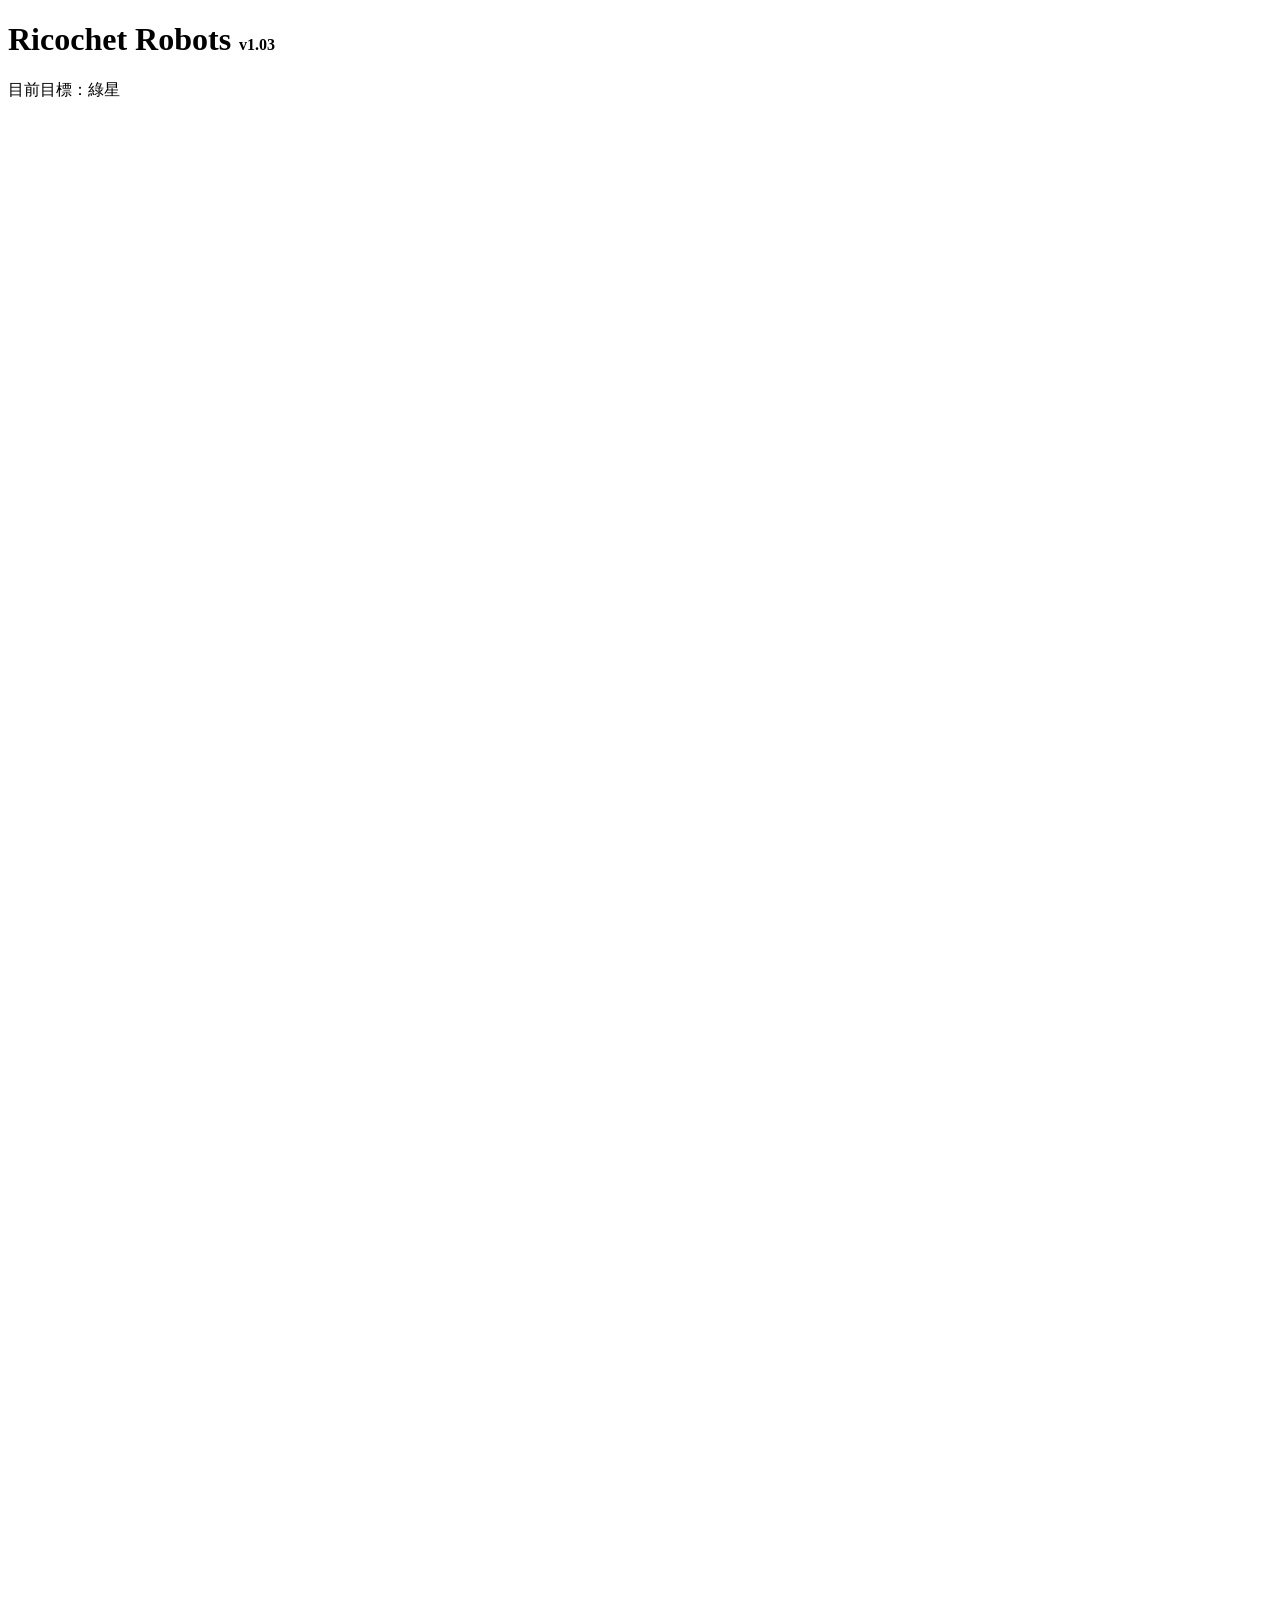
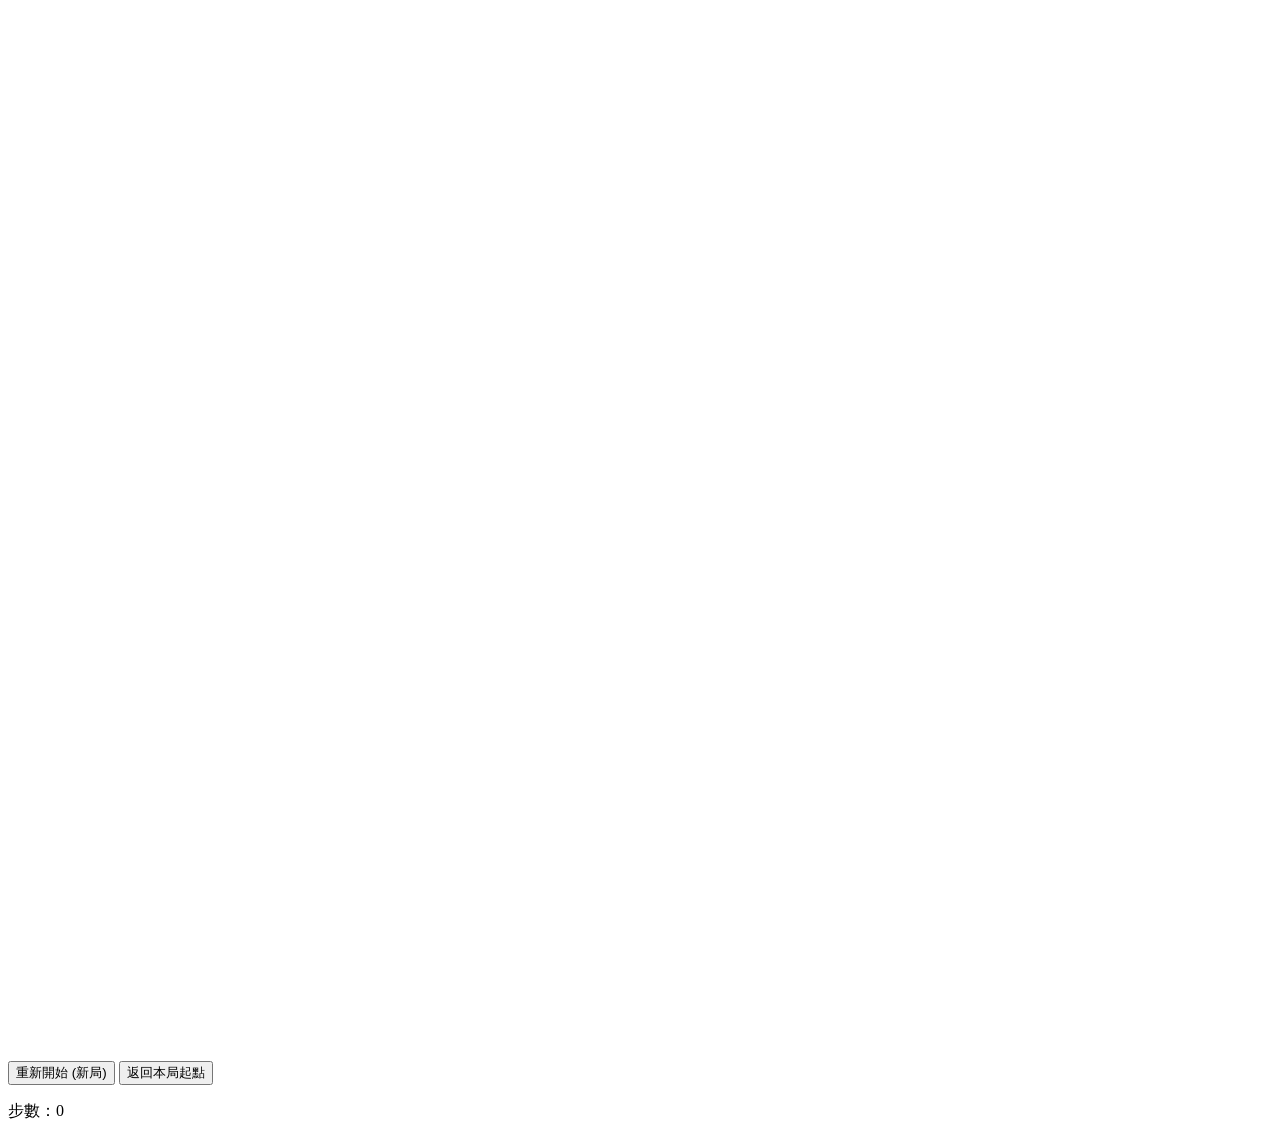
==== index.html @ 7a37e336 "Add files via upload" ====
<!DOCTYPE html>
<html lang="zh-Hant">
<head>
    <meta charset="UTF-8">
    <title>碰撞機器人 v1.03</title>
    <link rel="stylesheet" href="css/style.css">
</head>
<body>
    <div id="game-container">
        <header>
            <h1>Ricochet Robots <span style="font-size: 0.5em;">v1.03</span></h1>
            <div id="target-display">目前目標：<span id="current-target-name">--</span></div>
        </header>

        <div id="board-wrapper">
            <div id="game-board"></div> </div>

        <footer>
            <div class="controls">
                <button id="reset-btn">重新開始 (新局)</button>
                <button id="back-to-start-btn">返回本局起點</button>
            </div>
            <p id="move-counter">步數：0</p>
        </footer>
    </div>

    <script src="js/data/boards.js"></script>
    <script src="js/data/targets.js"></script>
    <script src="utils/map-generator.js"></script>
    <script src="js/engine.js"></script>
    <script src="js/renderer.js"></script>
    <script src="js/main.js"></script>
</body>
</html>
---- css/style.css ----
/* Ricochet Robots v1.02 | 2026-04-04 */
.cell {
    width: 35px;
    height: 35px;
    box-sizing: border-box;
    position: relative;
    /* 移除所有預設邊框，讓地圖看起來沒有十字格子感 */
    border: 1px solid rgba(255, 255, 255, 0.05); 
}

/* 強化牆壁視覺，確保地圖邊界清晰 */
.wall-top { border-top: 3px solid #ffffff !important; }
.wall-right { border-right: 3px solid #ffffff !important; }
.wall-bottom { border-bottom: 3px solid #ffffff !important; }
.wall-left { border-left: 3px solid #ffffff !important; }

.center-block {
    background-color: #000; /* 純黑禁區 */
    border: none !important;
}
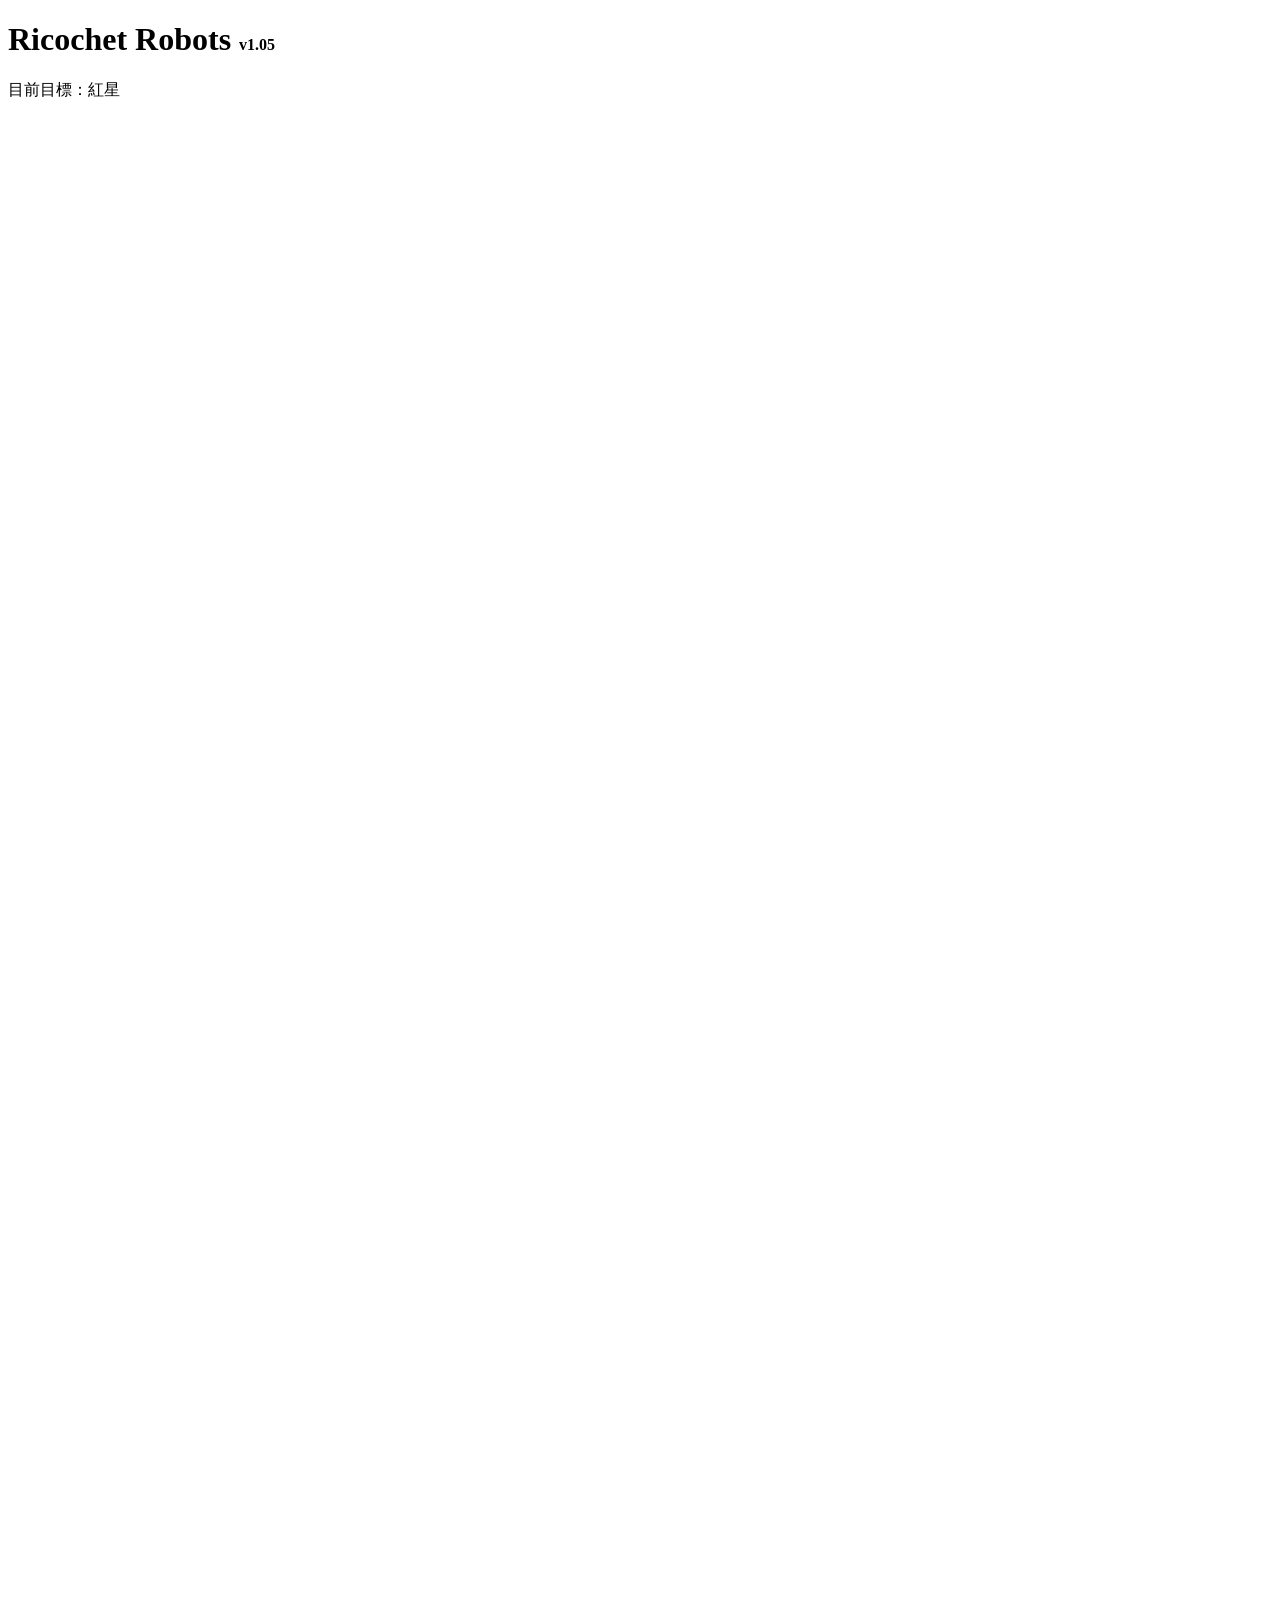
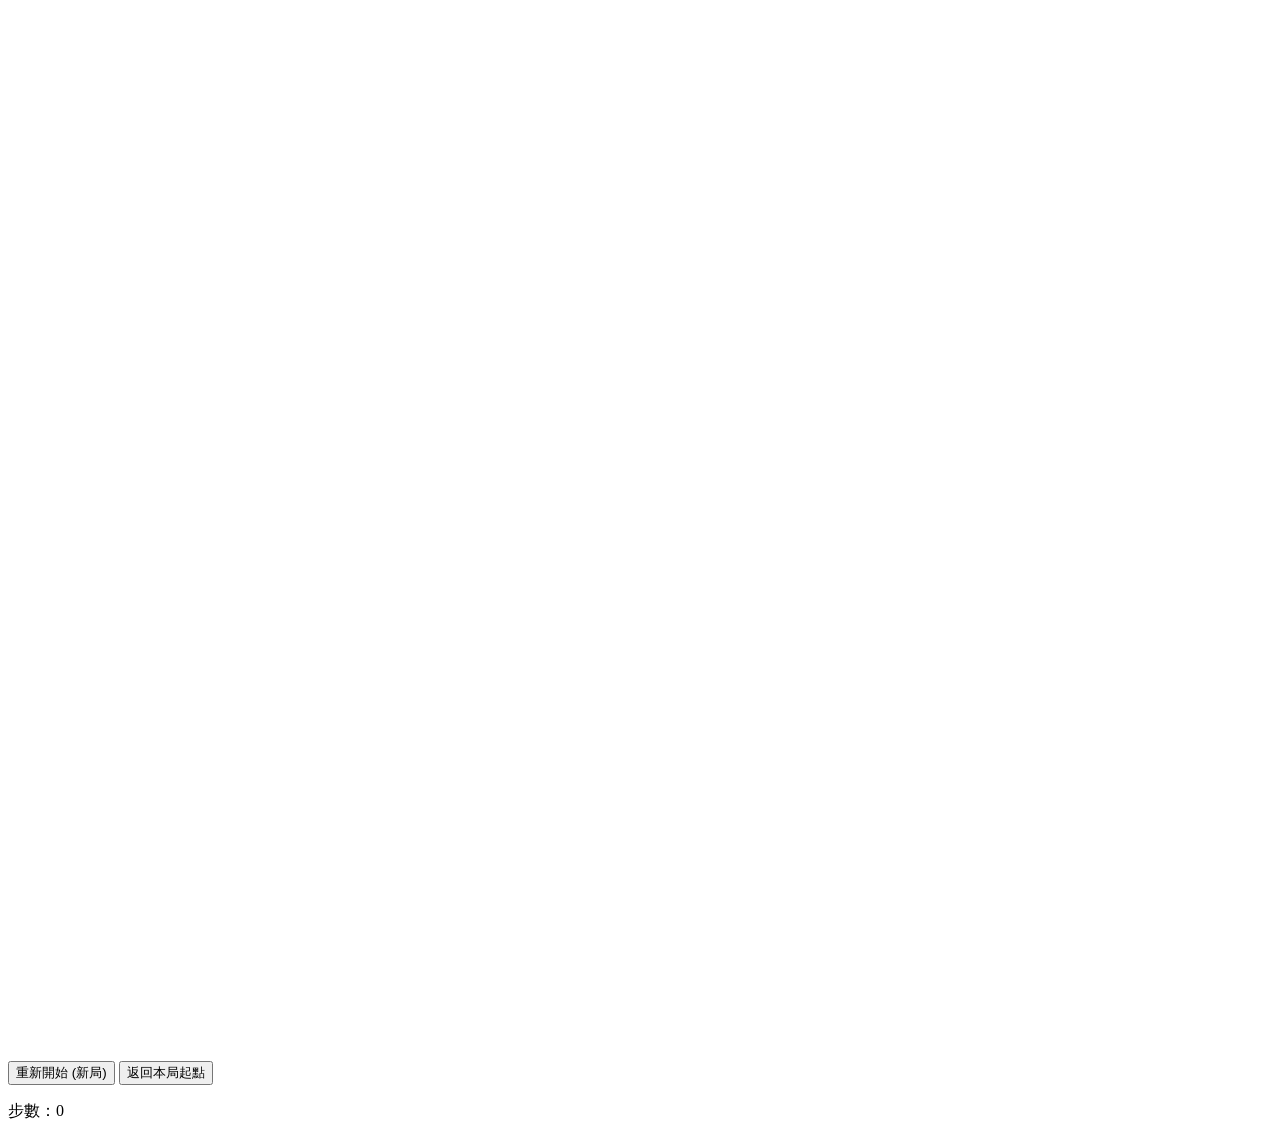
==== commit 5043ae1c: "Update index.html" ====
--- a/index.html
+++ b/index.html
@@ -2,18 +2,19 @@
 <html lang="zh-Hant">
 <head>
     <meta charset="UTF-8">
-    <title>碰撞機器人 v1.03</title>
+    <title>碰撞機器人 v1.05</title>
     <link rel="stylesheet" href="css/style.css">
 </head>
 <body>
     <div id="game-container">
         <header>
-            <h1>Ricochet Robots <span style="font-size: 0.5em;">v1.03</span></h1>
+            <h1>Ricochet Robots <span style="font-size: 0.5em;">v1.05</span></h1>
             <div id="target-display">目前目標：<span id="current-target-name">--</span></div>
         </header>
 
         <div id="board-wrapper">
-            <div id="game-board"></div> </div>
+            <div id="game-board"></div>
+        </div>
 
         <footer>
             <div class="controls">
@@ -31,4 +32,4 @@
     <script src="js/renderer.js"></script>
     <script src="js/main.js"></script>
 </body>
-</html>+</html>
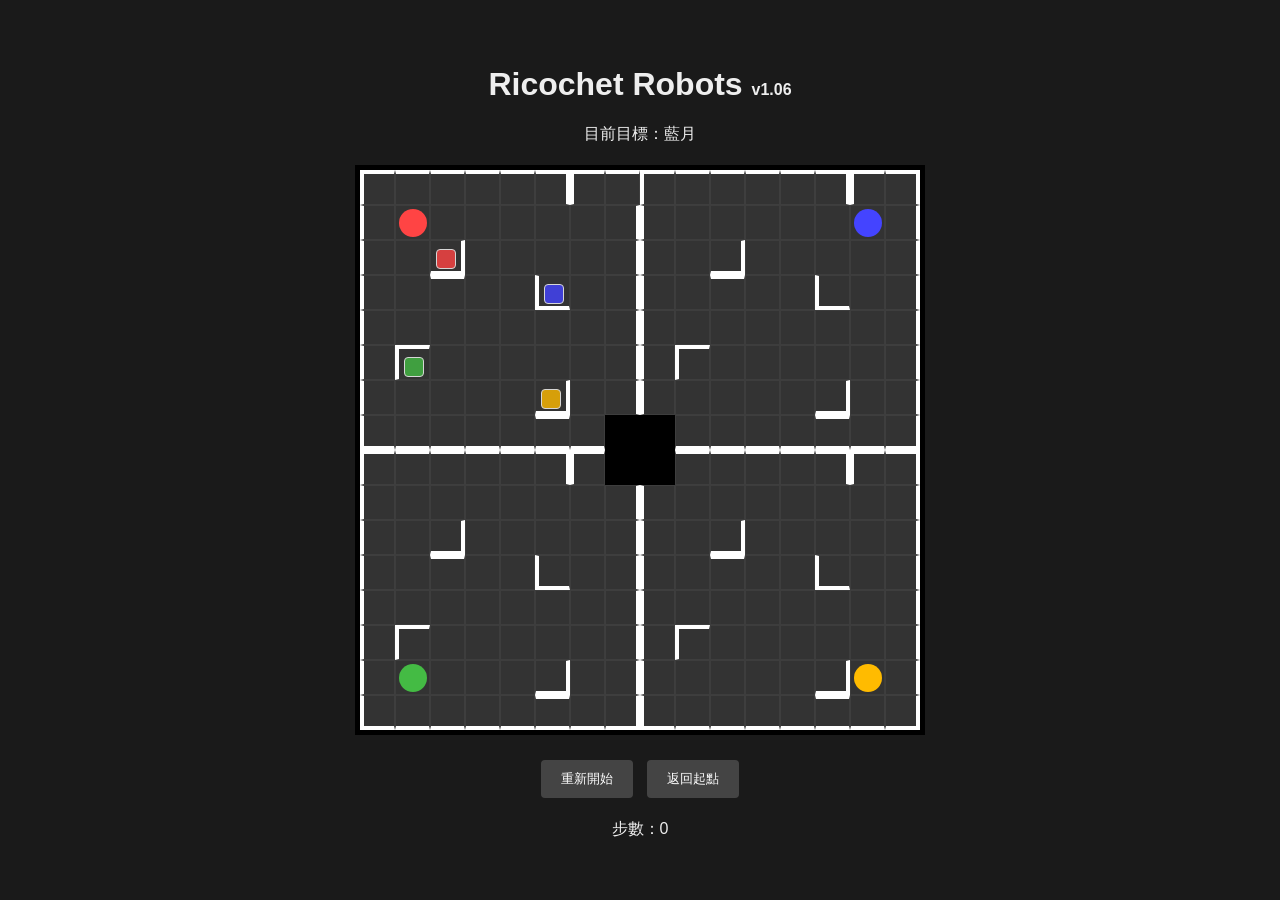
==== commit b45482b4: "Update index.html" ====
--- a/index.html
+++ b/index.html
@@ -2,14 +2,14 @@
 <html lang="zh-Hant">
 <head>
     <meta charset="UTF-8">
-    <title>碰撞機器人 v1.05</title>
+    <title>碰撞機器人 v1.06</title>
     <link rel="stylesheet" href="css/style.css">
 </head>
 <body>
     <div id="game-container">
         <header>
-            <h1>Ricochet Robots <span style="font-size: 0.5em;">v1.05</span></h1>
-            <div id="target-display">目前目標：<span id="current-target-name">--</span></div>
+            <h1>Ricochet Robots <span style="font-size: 0.5em;">v1.06</span></h1>
+            <div id="target-display">目前目標：<span id="current-target-name">載入中...</span></div>
         </header>
 
         <div id="board-wrapper">
@@ -18,18 +18,22 @@
 
         <footer>
             <div class="controls">
-                <button id="reset-btn">重新開始 (新局)</button>
-                <button id="back-to-start-btn">返回本局起點</button>
+                <button id="reset-btn">重新開始</button>
+                <button id="back-to-start-btn">返回起點</button>
             </div>
             <p id="move-counter">步數：0</p>
         </footer>
     </div>
 
-    <script src="js/data/boards.js"></script>
-    <script src="js/data/targets.js"></script>
-    <script src="utils/map-generator.js"></script>
-    <script src="js/engine.js"></script>
-    <script src="js/renderer.js"></script>
-    <script src="js/main.js"></script>
+    <script>
+        function logLoad(name) { console.log(`[OK] ${name} 已載入`); }
+    </script>
+
+    <script src="js/data/boards.js" onload="logLoad('boards.js')"></script>
+    <script src="js/data/targets.js" onload="logLoad('targets.js')"></script>
+    <script src="utils/map-generator.js" onload="logLoad('map-generator.js')"></script>
+    <script src="js/engine.js" onload="logLoad('engine.js')"></script>
+    <script src="js/renderer.js" onload="logLoad('renderer.js')"></script>
+    <script src="js/main.js" onload="logLoad('main.js')"></script>
 </body>
 </html>
--- a/css/style.css
+++ b/css/style.css
@@ -1,20 +1,75 @@
-/* Ricochet Robots v1.02 | 2026-04-04 */
+/* Ricochet Robots v1.05 | 2026-04-04 */
+body {
+    background-color: #1a1a1a;
+    color: #eee;
+    font-family: sans-serif;
+    display: flex;
+    justify-content: center;
+    align-items: center;
+    height: 100vh;
+    margin: 0;
+}
+
+#game-container { text-align: center; }
+
+#game-board {
+    display: grid;
+    grid-template-columns: repeat(16, 35px);
+    grid-template-rows: repeat(16, 35px);
+    background-color: #333;
+    border: 5px solid #000;
+    margin: 20px auto;
+}
+
 .cell {
     width: 35px;
     height: 35px;
     box-sizing: border-box;
     position: relative;
-    /* 移除所有預設邊框，讓地圖看起來沒有十字格子感 */
-    border: 1px solid rgba(255, 255, 255, 0.05); 
+    border: 1px solid rgba(255, 255, 255, 0.05);
 }
 
-/* 強化牆壁視覺，確保地圖邊界清晰 */
-.wall-top { border-top: 3px solid #ffffff !important; }
-.wall-right { border-right: 3px solid #ffffff !important; }
-.wall-bottom { border-bottom: 3px solid #ffffff !important; }
-.wall-left { border-left: 3px solid #ffffff !important; }
+/* 牆壁樣式 */
+.wall-top { border-top: 4px solid #fff !important; }
+.wall-right { border-right: 4px solid #fff !important; }
+.wall-bottom { border-bottom: 4px solid #fff !important; }
+.wall-left { border-left: 4px solid #fff !important; }
 
+/* 中央禁區 */
 .center-block {
-    background-color: #000; /* 純黑禁區 */
+    background-color: #000;
     border: none !important;
-}+}
+
+/* 機器人 */
+.robot {
+    width: 28px;
+    height: 28px;
+    border-radius: 50%;
+    position: absolute;
+    top: 3px;
+    left: 3px;
+    z-index: 10;
+    transition: all 0.1s ease;
+}
+
+/* 目標物 */
+.target-icon {
+    width: 18px;
+    height: 18px;
+    margin: 8px auto;
+    border-radius: 4px;
+    opacity: 0.8;
+    border: 1px solid white;
+}
+
+button {
+    padding: 10px 20px;
+    margin: 5px;
+    cursor: pointer;
+    background: #444;
+    color: white;
+    border: none;
+    border-radius: 4px;
+}
+button:hover { background: #666; }
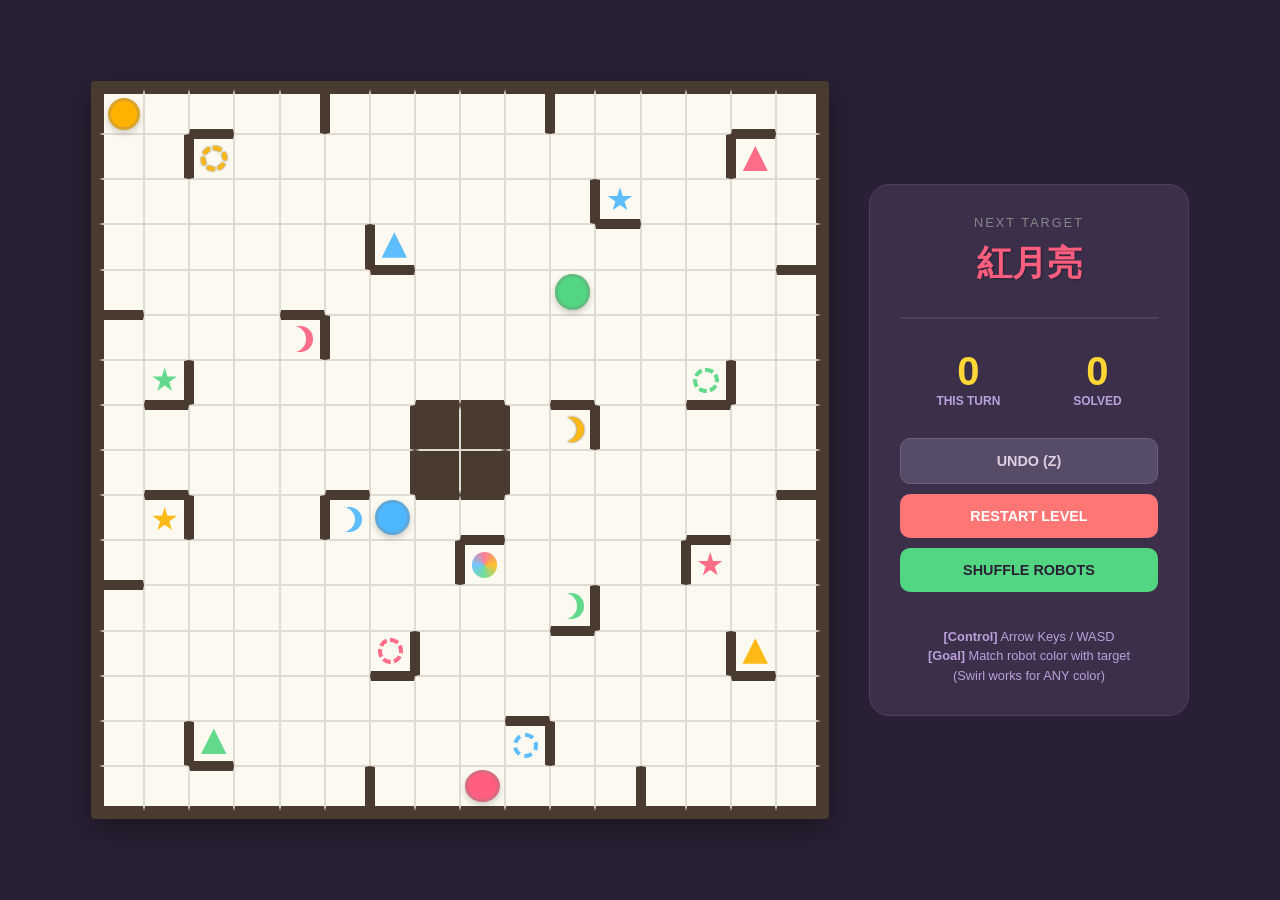
==== commit bde84b98: "Update index.html" ====
--- a/index.html
+++ b/index.html
@@ -2,38 +2,359 @@
 <html lang="zh-Hant">
 <head>
     <meta charset="UTF-8">
-    <title>碰撞機器人 v1.06</title>
-    <link rel="stylesheet" href="css/style.css">
+    <meta name="viewport" content="width=device-width, initial-scale=1.0">
+    <title>Ricochet Robots v2.5 - Candy Interaction</title>
+    <style>
+        :root {
+            /* 地圖配色鎖定 */
+            --bg-candy: #2a2035; 
+            --panel-candy: #3b2f4a; 
+            --grid-candy: #fcfaf0; /* 奶油白底盤 */
+            --grid-line: #e0dbd1; 
+            --wall-candy: #4a3b30; /* 巧克力深棕牆壁 */
+            
+            /* 糖果色鎖定 */
+            --rb-red: #ff5e7e;    
+            --rb-blue: #4db8ff;   
+            --rb-green: #52d681;  
+            --rb-yellow: #ffb300; 
+            
+            --accent-gold: #ffd633;
+            --board-size: 82vh;
+
+            /* 機器人邊框：30% 灰色 */
+            --rb-border: rgba(128, 128, 128, 0.3);
+        }
+
+        * { box-sizing: border-box; font-family: 'Segoe UI', 'Microsoft JhengHei', sans-serif; }
+
+        body {
+            background-color: var(--bg-candy); color: #fdfaf5;
+            margin: 0; height: 100vh; display: flex; justify-content: center; align-items: center; overflow: hidden;
+        }
+
+        .main-container {
+            display: flex; gap: 40px; padding: 20px; width: 100%; height: 100vh; align-items: center; justify-content: center;
+        }
+
+        /* 棋盤 */
+        .board-section { flex: 0 0 var(--board-size); }
+        #game-board {
+            width: var(--board-size); height: var(--board-size);
+            display: grid; grid-template-columns: repeat(16, 1fr); grid-template-rows: repeat(16, 1fr);
+            background-color: var(--grid-candy); 
+            border: 8px solid var(--wall-candy);
+            border-radius: 4px;
+            position: relative;
+            box-shadow: 0 10px 30px rgba(0,0,0,0.4);
+        }
+
+        /* 儀表板 */
+        .dashboard-section {
+            flex: 0 0 320px; display: flex; flex-direction: column; gap: 20px;
+            background: var(--panel-candy); padding: 30px; border-radius: 20px; border: 1px solid #4e3e5f;
+        }
+
+        .target-panel { text-align: center; padding-bottom: 20px; border-bottom: 2px solid #4e3e5f; }
+        .target-title { font-size: 0.8rem; color: #888; letter-spacing: 2px; }
+        #target-name { font-size: 2.2rem; font-weight: 900; margin: 10px 0; text-shadow: 1px 1px 2px rgba(0,0,0,0.3); }
+
+        .stats-panel { display: flex; justify-content: space-around; padding: 10px 0; }
+        .stat-item { text-align: center; }
+        .stat-value { font-size: 2.5rem; font-weight: bold; color: var(--accent-gold); }
+        .stat-label { font-size: 0.75rem; color: #bca0dc; font-weight: bold; }
+
+        .controls { display: grid; grid-template-columns: 1fr; gap: 10px; }
+        button {
+            padding: 14px; font-size: 0.9rem; font-weight: bold; border: none; border-radius: 10px;
+            cursor: pointer; transition: 0.2s; text-transform: uppercase;
+        }
+        .btn-undo { background: #564c67; color: #e1cfe1; border: 1px solid #6c5f81; }
+        .btn-restart { background: #ff7675; color: white; }
+        .btn-next { background: #52d681; color: #2a2035; }
+
+        button:hover { filter: brightness(1.1); transform: translateY(-2px); }
+
+        /* 格子與牆 */
+        .cell { position: relative; border: 0.5px solid var(--grid-line); }
+        .wall-top { border-top: 5px solid var(--wall-candy); }
+        .wall-left { border-left: 5px solid var(--wall-candy); }
+        .wall-bottom { border-bottom: 5px solid var(--wall-candy); }
+        .wall-right { border-right: 5px solid var(--wall-candy); }
+        .center-block { background-color: var(--wall-candy) !important; }
+
+        /* 機器人 - 更新：30% 灰色邊框與選取放大 */
+        .robot { 
+            width: 82%; height: 82%; border-radius: 50%; position: absolute;
+            top: 9%; left: 9%; z-index: 10; cursor: pointer;
+            border: 3px solid var(--rb-border); /* 30% 灰色邊框 */
+            box-shadow: 0 3px 6px rgba(0,0,0,0.2);
+            transition: all 0.15s cubic-bezier(0.18, 0.89, 0.32, 1.28);
+        }
+        
+        /* 選取狀態：變大 1.2 倍、強化發光 */
+        .robot.selected { 
+            transform: scale(1.2); 
+            z-index: 20; 
+            box-shadow: 0 0 15px rgba(255,255,255,0.6), 0 5px 15px rgba(0,0,0,0.3);
+            border-color: rgba(255,255,255,0.8); /* 選取時邊框變亮一點以示區別 */
+        }
+
+        /* 目標圖案 */
+        .target-icon { width: 65%; height: 65%; position: absolute; top: 17.5%; left: 17.5%; opacity: 0.9; pointer-events: none; }
+        .icon-sun { border-radius: 50%; border: 4px dashed currentColor; }
+        .icon-star { clip-path: polygon(50% 0%, 61% 35%, 98% 35%, 68% 57%, 79% 91%, 50% 70%, 21% 91%, 32% 57%, 2% 35%, 39% 35%); background: currentColor; }
+        .icon-moon { border-radius: 50%; box-shadow: inset -7px 0 0 currentColor; }
+        .icon-triangle { clip-path: polygon(50% 0%, 0% 100%, 100% 100%); background: currentColor; }
+        .target-yellow { filter: drop-shadow(0 0 1px #634500); }
+
+        .swirl { border-radius: 50%; background: conic-gradient(var(--rb-red), var(--rb-yellow), var(--rb-green), var(--rb-blue), var(--rb-red)); animation: spin 5s linear infinite; opacity: 0.8;}
+        @keyframes spin { from { transform: rotate(0deg); } to { transform: rotate(360deg); } }
+
+        @keyframes bounce { 0%, 100% { transform: scale(1); } 50% { transform: scale(1.2); } }
+        .success-anim { animation: bounce 0.5s ease 2; }
+    </style>
 </head>
 <body>
-    <div id="game-container">
-        <header>
-            <h1>Ricochet Robots <span style="font-size: 0.5em;">v1.06</span></h1>
-            <div id="target-display">目前目標：<span id="current-target-name">載入中...</span></div>
-        </header>
-
-        <div id="board-wrapper">
+
+    <div class="main-container">
+        <div class="board-section">
             <div id="game-board"></div>
         </div>
 
-        <footer>
+        <div class="dashboard-section">
+            <div class="target-panel">
+                <div class="target-title">NEXT TARGET</div>
+                <div id="target-name">--</div>
+            </div>
+
+            <div class="stats-panel">
+                <div class="stat-item">
+                    <div id="count-num" class="stat-value">0</div>
+                    <div class="stat-label">THIS TURN</div>
+                </div>
+                <div class="stat-item">
+                    <div id="total-targets" class="stat-value">0</div>
+                    <div class="stat-label">SOLVED</div>
+                </div>
+            </div>
+
             <div class="controls">
-                <button id="reset-btn">重新開始</button>
-                <button id="back-to-start-btn">返回起點</button>
+                <button class="btn-undo" onclick="undo()">Undo (Z)</button>
+                <button class="btn-restart" onclick="restartLevel()">Restart Level</button>
+                <button class="btn-next" onclick="skipLevel()">Shuffle Robots</button>
             </div>
-            <p id="move-counter">步數：0</p>
-        </footer>
+
+            <div style="margin-top: 15px; color: #bca0dc; font-size: 0.8rem; line-height: 1.5; text-align: center;">
+                <b>[Control]</b> Arrow Keys / WASD<br>
+                <b>[Goal]</b> Match robot color with target<br>
+                (Swirl works for ANY color)
+            </div>
+        </div>
     </div>
 
     <script>
-        function logLoad(name) { console.log(`[OK] ${name} 已載入`); }
+        const COLORS = {
+            red: '#ff5e7e',
+            blue: '#4db8ff',
+            green: '#52d681',
+            yellow: '#ffb300' 
+        };
+
+        const MAP_DATA = [
+            [9, 1, 5, 1, 3, 9, 1, 1, 1, 3, 9, 1, 1, 1, 5, 3],
+            [8, 2, 9, 0, 0, 0, 0, 0, 0, 0, 0, 0, 0, 2, 9, 2],
+            [8, 0, 0, 0, 0, 0, 0, 0, 0, 0, 2, 12, 0, 0, 0, 2],
+            [8, 0, 0, 0, 0, 2, 12, 0, 0, 0, 0, 1, 0, 0, 0, 6],
+            [12, 0, 0, 0, 4, 0, 1, 0, 0, 0, 0, 0, 0, 0, 0, 3],
+            [9, 0, 0, 0, 3, 8, 0, 0, 0, 0, 0, 0, 0, 0, 0, 2],
+            [8, 6, 8, 0, 0, 0, 0, 4, 4, 0, 4, 0, 0, 6, 8, 2],
+            [8, 1, 0, 0, 0, 0, 2, 9, 3, 8, 3, 8, 0, 1, 0, 2],
+            [8, 4, 0, 0, 0, 4, 2, 12, 6, 8, 0, 0, 0, 0, 0, 6],
+            [8, 3, 8, 0, 2, 9, 0, 1, 5, 0, 0, 0, 0, 4, 0, 3],
+            [12, 0, 0, 0, 0, 0, 0, 2, 9, 0, 0, 0, 2, 9, 0, 2],
+            [9, 0, 0, 0, 0, 0, 0, 0, 0, 0, 6, 8, 0, 0, 0, 2],
+            [8, 0, 0, 0, 0, 0, 6, 8, 0, 0, 1, 0, 0, 2, 12, 2],
+            [8, 0, 0, 0, 0, 0, 1, 0, 0, 4, 0, 0, 0, 0, 1, 2],
+            [8, 2, 12, 0, 0, 0, 0, 0, 0, 3, 8, 0, 0, 0, 0, 2],
+            [12, 4, 5, 4, 4, 6, 12, 4, 4, 4, 4, 6, 12, 4, 4, 6]
+        ];
+
+        const TARGET_DATA = [
+            { name: '黃太陽', color: COLORS.yellow, robot: 'yellow', type: 'icon-sun', r: 1, c: 2 },
+            { name: '黃星星', color: COLORS.yellow, robot: 'yellow', type: 'icon-star', r: 9, c: 1 },
+            { name: '黃月亮', color: COLORS.yellow, robot: 'yellow', type: 'icon-moon', r: 7, c: 10 },
+            { name: '黃三角', color: COLORS.yellow, robot: 'yellow', type: 'icon-triangle', r: 12, c: 14 },
+            { name: '紅太陽', color: COLORS.red, robot: 'red', type: 'icon-sun', r: 12, c: 6 },
+            { name: '紅星星', color: COLORS.red, robot: 'red', type: 'icon-star', r: 10, c: 13 },
+            { name: '紅月亮', color: COLORS.red, robot: 'red', type: 'icon-moon', r: 5, c: 4 },
+            { name: '紅三角', color: COLORS.red, robot: 'red', type: 'icon-triangle', r: 1, c: 14 },
+            { name: '藍太陽', color: COLORS.blue, robot: 'blue', type: 'icon-sun', r: 14, c: 9 },
+            { name: '藍星星', color: COLORS.blue, robot: 'blue', type: 'icon-star', r: 2, c: 11 },
+            { name: '藍月亮', color: COLORS.blue, robot: 'blue', type: 'icon-moon', r: 9, c: 5 },
+            { name: '藍三角', color: COLORS.blue, robot: 'blue', type: 'icon-triangle', r: 3, c: 6 },
+            { name: '綠太陽', color: COLORS.green, robot: 'green', type: 'icon-sun', r: 6, c: 13 },
+            { name: '綠星星', color: COLORS.green, robot: 'green', type: 'icon-star', r: 6, c: 1 },
+            { name: '綠月亮', color: COLORS.green, robot: 'green', type: 'icon-moon', r: 11, c: 10 },
+            { name: '綠三角', color: COLORS.green, robot: 'green', type: 'icon-triangle', r: 14, c: 2 },
+            { name: '糖果漩渦', color: 'swirl', robot: 'any', type: 'swirl', r: 10, c: 8 }
+        ];
+
+        let robots = [
+            { id: 'red', r: 0, c: 0, color: COLORS.red },
+            { id: 'blue', r: 0, c: 15, color: COLORS.blue },
+            { id: 'green', r: 15, c: 0, color: COLORS.green },
+            { id: 'yellow', r: 15, c: 15, color: COLORS.yellow }
+        ];
+
+        let currentTarget, selectedRobot = null, moveCount = 0, solvedCount = 0;
+        let history = [], turnInitialPos = [];
+
+        function init() {
+            const board = document.getElementById('game-board');
+            for(let r=0; r<16; r++) {
+                for(let c=0; c<16; c++) {
+                    const cell = document.createElement('div');
+                    cell.className = 'cell'; cell.id = `cell-${r}-${c}`;
+                    const v = MAP_DATA[r][c];
+                    if(v & 1) cell.classList.add('wall-top');
+                    if(v & 2) cell.classList.add('wall-right');
+                    if(v & 4) cell.classList.add('wall-bottom');
+                    if(v & 8) cell.classList.add('wall-left');
+                    if((r===7||r===8)&&(c===7||c===8)) cell.classList.add('center-block');
+                    const t = TARGET_DATA.find(x => x.r === r && x.c === c);
+                    if(t) {
+                        const icon = document.createElement('div');
+                        icon.className = `target-icon ${t.type} ${t.color === COLORS.yellow ? 'target-yellow' : ''}`;
+                        if(t.color !== 'swirl') icon.style.color = t.color;
+                        cell.appendChild(icon);
+                    }
+                    board.appendChild(cell);
+                }
+            }
+            randomizeRobots();
+            pickTarget();
+        }
+
+        function randomizeRobots() {
+            const forbidden = TARGET_DATA.map(t => `${t.r}-${t.c}`);
+            for(let i=7; i<=8; i++) for(let j=7; j<=8; j++) forbidden.push(`${i}-${j}`);
+            robots.forEach(rb => {
+                let r, c;
+                do {
+                    r = Math.floor(Math.random()*16); c = Math.floor(Math.random()*16);
+                } while (forbidden.includes(`${r}-${c}`) || robots.some(o => o !== rb && o.r === r && o.c === c));
+                rb.r = r; rb.c = c;
+            });
+            turnInitialPos = JSON.parse(JSON.stringify(robots));
+            renderRobots();
+        }
+
+        function renderRobots() {
+            document.querySelectorAll('.robot').forEach(el => el.remove());
+            robots.forEach(rb => {
+                const cell = document.getElementById(`cell-${rb.r}-${rb.c}`);
+                const div = document.createElement('div');
+                div.className = 'robot' + (selectedRobot === rb ? ' selected' : '');
+                div.style.backgroundColor = rb.color;
+                div.onclick = (e) => { e.stopPropagation(); selectedRobot = rb; renderRobots(); };
+                cell.appendChild(div);
+            });
+        }
+
+        function pickTarget() {
+            let next;
+            do { next = TARGET_DATA[Math.floor(Math.random()*TARGET_DATA.length)]; } while (next === currentTarget);
+            currentTarget = next;
+            const nameEl = document.getElementById('target-name');
+            nameEl.innerText = currentTarget.name;
+            nameEl.style.color = currentTarget.color === 'swirl' ? '#fff' : currentTarget.color;
+            nameEl.classList.remove('success-anim');
+        }
+
+        function move(dir) {
+            if(!selectedRobot) return;
+            const from = {r: selectedRobot.r, c: selectedRobot.c};
+            let r = from.r, c = from.c;
+            const offset = { 'top': [-1,0,1,4], 'right': [0,1,2,8], 'bottom': [1,0,4,1], 'left': [0,-1,8,2] }[dir];
+            
+            while(true) {
+                if(MAP_DATA[r][c] & offset[2]) break;
+                let nr = r + offset[0], nc = c + offset[1];
+                if(nr < 0 || nr > 15 || nc < 0 || nc > 15 || (nr>=7 && nr<=8 && nc>=7 && nc<=8) || robots.some(o => o.r === nr && o.c === nc)) break;
+                r = nr; c = nc;
+                if(MAP_DATA[r][c] & offset[3]) break;
+            }
+
+            if(r !== from.r || c !== from.c) {
+                history.push({id: selectedRobot.id, from: {...from}});
+                selectedRobot.r = r; selectedRobot.c = c;
+                moveCount++;
+                updateUI();
+                checkWin();
+            }
+        }
+
+        function checkWin() {
+            if(selectedRobot.r === currentTarget.r && selectedRobot.c === currentTarget.c) {
+                if(currentTarget.robot === 'any' || selectedRobot.id === currentTarget.robot) {
+                    solvedCount++;
+                    document.getElementById('total-targets').innerText = solvedCount;
+                    document.getElementById('target-name').classList.add('success-anim');
+                    
+                    const activeRb = selectedRobot;
+                    selectedRobot = null;
+                    
+                    setTimeout(() => {
+                        moveCount = 0;
+                        document.getElementById('count-num').innerText = "0";
+                        history = [];
+                        turnInitialPos = JSON.parse(JSON.stringify(robots));
+                        selectedRobot = activeRb;
+                        pickTarget();
+                        renderRobots();
+                    }, 800);
+                }
+            }
+        }
+
+        function undo() {
+            if(history.length === 0) return;
+            const last = history.pop();
+            const rb = robots.find(x => x.id === last.id);
+            rb.r = last.from.r; rb.c = last.from.c;
+            moveCount--;
+            updateUI();
+        }
+
+        function restartLevel() {
+            robots = JSON.parse(JSON.stringify(turnInitialPos));
+            moveCount = 0;
+            history = [];
+            selectedRobot = null;
+            updateUI();
+        }
+
+        function skipLevel() {
+            randomizeRobots();
+            moveCount = 0;
+            history = [];
+            selectedRobot = null;
+            updateUI();
+            pickTarget();
+        }
+
+        function updateUI() {
+            document.getElementById('count-num').innerText = moveCount;
+            renderRobots();
+        }
+
+        window.onload = init;
+        window.onkeydown = (e) => {
+            const k = {'ArrowUp':'top','ArrowDown':'bottom','ArrowLeft':'left','ArrowRight':'right','w':'top','s':'bottom','a':'left','d':'right'}[e.key.toLowerCase()];
+            if(k) { e.preventDefault(); move(k); }
+            if(e.key.toLowerCase() === 'z') undo();
+        };
     </script>
-
-    <script src="js/data/boards.js" onload="logLoad('boards.js')"></script>
-    <script src="js/data/targets.js" onload="logLoad('targets.js')"></script>
-    <script src="utils/map-generator.js" onload="logLoad('map-generator.js')"></script>
-    <script src="js/engine.js" onload="logLoad('engine.js')"></script>
-    <script src="js/renderer.js" onload="logLoad('renderer.js')"></script>
-    <script src="js/main.js" onload="logLoad('main.js')"></script>
 </body>
 </html>
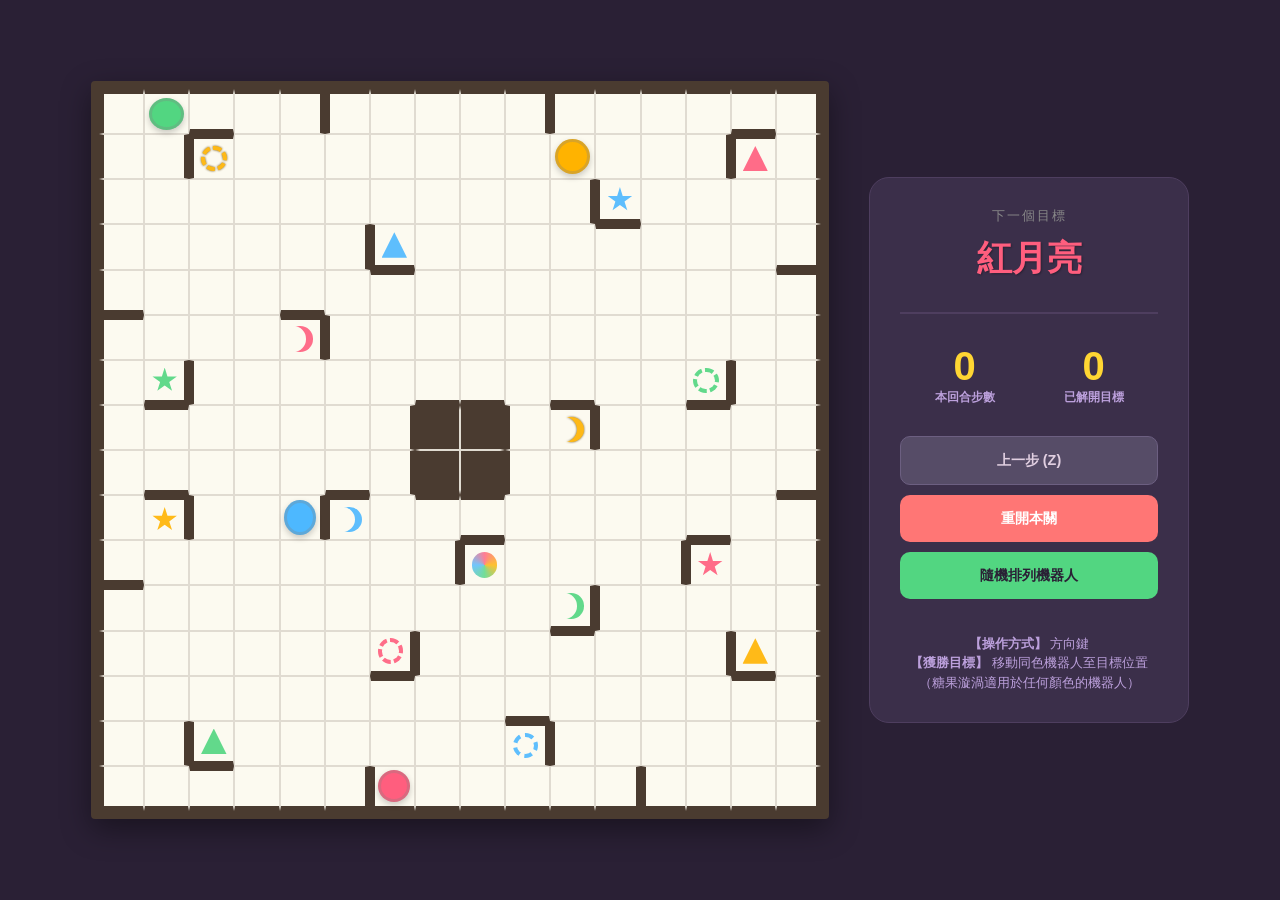
==== commit 956c573f: "Update index.html" ====
--- a/index.html
+++ b/index.html
@@ -3,7 +3,7 @@
 <head>
     <meta charset="UTF-8">
     <meta name="viewport" content="width=device-width, initial-scale=1.0">
-    <title>Ricochet Robots v2.5 - Candy Interaction</title>
+    <title>反射軌跡v2.6</title>
     <style>
         :root {
             /* 地圖配色鎖定 */
@@ -124,31 +124,31 @@
 
         <div class="dashboard-section">
             <div class="target-panel">
-                <div class="target-title">NEXT TARGET</div>
+                <div class="target-title">下一個目標</div>
                 <div id="target-name">--</div>
             </div>
 
             <div class="stats-panel">
                 <div class="stat-item">
                     <div id="count-num" class="stat-value">0</div>
-                    <div class="stat-label">THIS TURN</div>
+                    <div class="stat-label">本回合步數</div>
                 </div>
                 <div class="stat-item">
                     <div id="total-targets" class="stat-value">0</div>
-                    <div class="stat-label">SOLVED</div>
+                    <div class="stat-label">已解開目標</div>
                 </div>
             </div>
 
             <div class="controls">
-                <button class="btn-undo" onclick="undo()">Undo (Z)</button>
-                <button class="btn-restart" onclick="restartLevel()">Restart Level</button>
-                <button class="btn-next" onclick="skipLevel()">Shuffle Robots</button>
+                <button class="btn-undo" onclick="undo()">上一步 (Z)</button>
+                <button class="btn-restart" onclick="restartLevel()">重開本關</button>
+                <button class="btn-next" onclick="skipLevel()">隨機排列機器人</button>
             </div>
 
             <div style="margin-top: 15px; color: #bca0dc; font-size: 0.8rem; line-height: 1.5; text-align: center;">
-                <b>[Control]</b> Arrow Keys / WASD<br>
-                <b>[Goal]</b> Match robot color with target<br>
-                (Swirl works for ANY color)
+                <b>【操作方式】</b> 方向鍵<br>
+                <b>【獲勝目標】</b> 移動同色機器人至目標位置<br>
+                （糖果漩渦適用於任何顏色的機器人）
             </div>
         </div>
     </div>
@@ -264,7 +264,12 @@
 
         function pickTarget() {
             let next;
-            do { next = TARGET_DATA[Math.floor(Math.random()*TARGET_DATA.length)]; } while (next === currentTarget);
+            do {
+                next = TARGET_DATA[Math.floor(Math.random()*TARGET_DATA.length)];
+            } while (
+                next === currentTarget ||
+                robots.some(rb => rb.r === next.r && rb.c === next.c && (next.robot === 'any' || rb.id === next.robot))
+            );
             currentTarget = next;
             const nameEl = document.getElementById('target-name');
             nameEl.innerText = currentTarget.name;
@@ -351,7 +356,7 @@
 
         window.onload = init;
         window.onkeydown = (e) => {
-            const k = {'ArrowUp':'top','ArrowDown':'bottom','ArrowLeft':'left','ArrowRight':'right','w':'top','s':'bottom','a':'left','d':'right'}[e.key.toLowerCase()];
+            const k = {'arrowup':'top','arrowdown':'bottom','arrowleft':'left','arrowright':'right'}[e.key.toLowerCase()];
             if(k) { e.preventDefault(); move(k); }
             if(e.key.toLowerCase() === 'z') undo();
         };
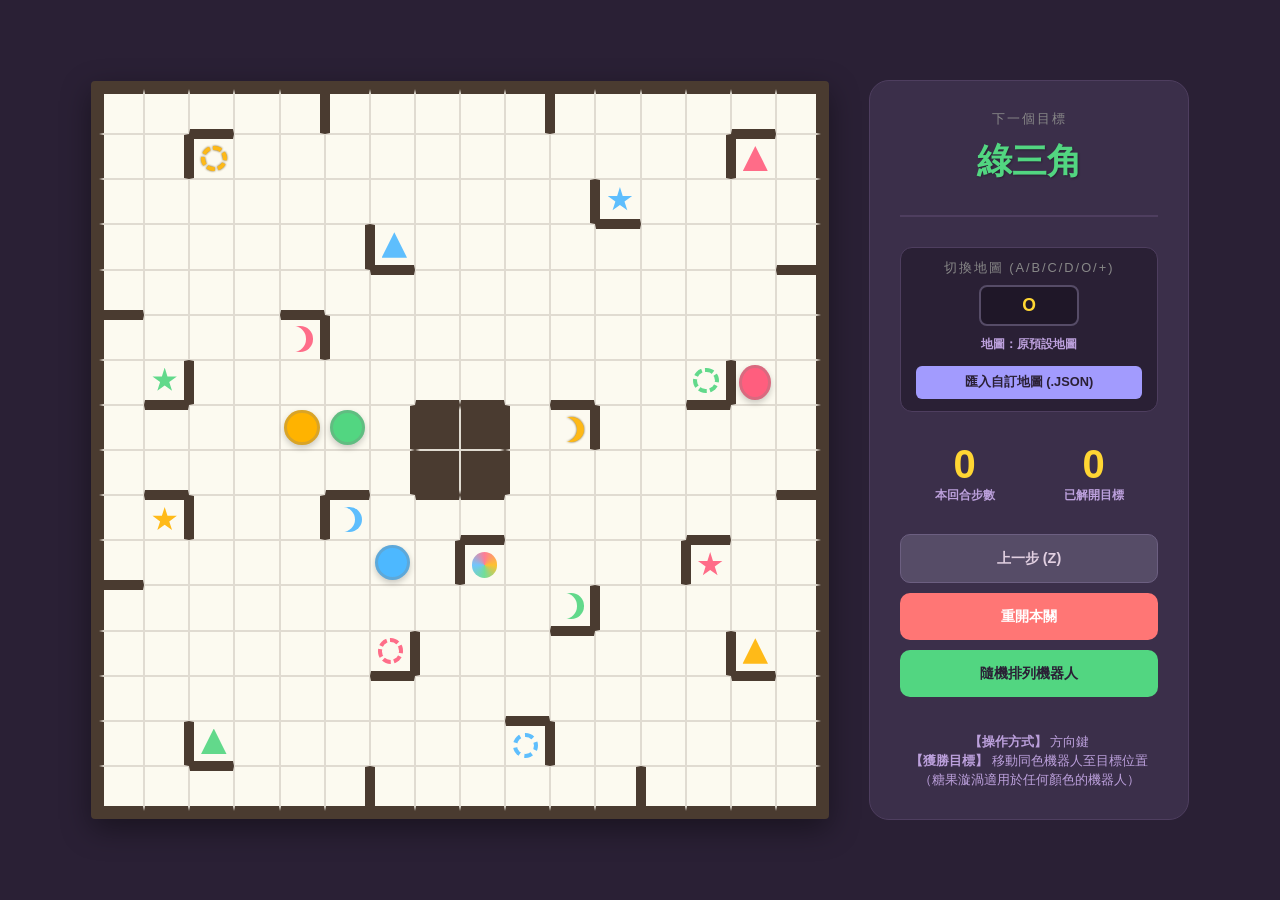
==== commit 4a85f80d: "Add files via upload" ====
--- a/index.html
+++ b/index.html
@@ -3,7 +3,7 @@
 <head>
     <meta charset="UTF-8">
     <meta name="viewport" content="width=device-width, initial-scale=1.0">
-    <title>反射軌跡v2.6</title>
+    <title>反射軌跡v2.7</title>
     <style>
         :root {
             /* 地圖配色鎖定 */
@@ -113,6 +113,62 @@
 
         @keyframes bounce { 0%, 100% { transform: scale(1); } 50% { transform: scale(1.2); } }
         .success-anim { animation: bounce 0.5s ease 2; }
+
+        /* 地圖切換面版 */
+        .map-selector-panel {
+            background: #2a2035;
+            border-radius: 12px;
+            padding: 12px 15px;
+            border: 1px solid #4e3e5f;
+            display: flex;
+            flex-direction: column;
+            gap: 8px;
+            align-items: center;
+            margin-top: 10px;
+        }
+        .map-input {
+            width: 100px;
+            padding: 8px 12px;
+            font-size: 1.1rem;
+            font-weight: bold;
+            text-align: center;
+            border: 2px solid #564c67;
+            border-radius: 8px;
+            background: #1f1728;
+            color: var(--accent-gold);
+            outline: none;
+            transition: all 0.2s;
+            text-transform: uppercase;
+        }
+        .map-input:focus {
+            border-color: var(--accent-gold);
+            box-shadow: 0 0 8px rgba(255, 214, 51, 0.4);
+        }
+        #map-name-display {
+            font-size: 0.75rem;
+            color: #bca0dc;
+            font-weight: bold;
+            margin-top: 2px;
+        }
+
+        /* 斜角有色牆壁 */
+        .diagonal-wall {
+            position: absolute;
+            top: 0;
+            left: 0;
+            width: 100%;
+            height: 100%;
+            pointer-events: none;
+            z-index: 2;
+        }
+        .diagonal-wall.slash {
+            background: linear-gradient(to top right, transparent calc(50% - 4px), var(--diag-color) calc(50% - 2px), var(--diag-color) calc(50% + 2px), transparent calc(50% + 4px));
+            filter: drop-shadow(0 0 2px var(--diag-color));
+        }
+        .diagonal-wall.backslash {
+            background: linear-gradient(to bottom right, transparent calc(50% - 4px), var(--diag-color) calc(50% - 2px), var(--diag-color) calc(50% + 2px), transparent calc(50% + 4px));
+            filter: drop-shadow(0 0 2px var(--diag-color));
+        }
     </style>
 </head>
 <body>
@@ -126,6 +182,14 @@
             <div class="target-panel">
                 <div class="target-title">下一個目標</div>
                 <div id="target-name">--</div>
+            </div>
+
+            <div class="map-selector-panel">
+                <div class="target-title">切換地圖 (A/B/C/D/O/+)</div>
+                <input type="text" id="map-input" maxlength="1" class="map-input" placeholder="O" value="O">
+                <div id="map-name-display">地圖：原預設地圖</div>
+                <button onclick="document.getElementById('game-file-input').click()" style="margin-top: 5px; width: 100%; padding: 8px; font-size: 0.8rem; background: #a29bfe; color: #2a2035; border: none; border-radius: 6px; cursor: pointer; font-weight: bold;">匯入自訂地圖 (.json)</button>
+                <input type="file" id="game-file-input" accept=".json,.txt" style="display: none;" onchange="importCustomMapGame(this)">
             </div>
 
             <div class="stats-panel">
@@ -161,44 +225,251 @@
             yellow: '#ffb300' 
         };
 
-        const MAP_DATA = [
-            [9, 1, 5, 1, 3, 9, 1, 1, 1, 3, 9, 1, 1, 1, 5, 3],
-            [8, 2, 9, 0, 0, 0, 0, 0, 0, 0, 0, 0, 0, 2, 9, 2],
-            [8, 0, 0, 0, 0, 0, 0, 0, 0, 0, 2, 12, 0, 0, 0, 2],
-            [8, 0, 0, 0, 0, 2, 12, 0, 0, 0, 0, 1, 0, 0, 0, 6],
-            [12, 0, 0, 0, 4, 0, 1, 0, 0, 0, 0, 0, 0, 0, 0, 3],
-            [9, 0, 0, 0, 3, 8, 0, 0, 0, 0, 0, 0, 0, 0, 0, 2],
-            [8, 6, 8, 0, 0, 0, 0, 4, 4, 0, 4, 0, 0, 6, 8, 2],
-            [8, 1, 0, 0, 0, 0, 2, 9, 3, 8, 3, 8, 0, 1, 0, 2],
-            [8, 4, 0, 0, 0, 4, 2, 12, 6, 8, 0, 0, 0, 0, 0, 6],
-            [8, 3, 8, 0, 2, 9, 0, 1, 5, 0, 0, 0, 0, 4, 0, 3],
-            [12, 0, 0, 0, 0, 0, 0, 2, 9, 0, 0, 0, 2, 9, 0, 2],
-            [9, 0, 0, 0, 0, 0, 0, 0, 0, 0, 6, 8, 0, 0, 0, 2],
-            [8, 0, 0, 0, 0, 0, 6, 8, 0, 0, 1, 0, 0, 2, 12, 2],
-            [8, 0, 0, 0, 0, 0, 1, 0, 0, 4, 0, 0, 0, 0, 1, 2],
-            [8, 2, 12, 0, 0, 0, 0, 0, 0, 3, 8, 0, 0, 0, 0, 2],
-            [12, 4, 5, 4, 4, 6, 12, 4, 4, 4, 4, 6, 12, 4, 4, 6]
-        ];
-
-        const TARGET_DATA = [
-            { name: '黃太陽', color: COLORS.yellow, robot: 'yellow', type: 'icon-sun', r: 1, c: 2 },
-            { name: '黃星星', color: COLORS.yellow, robot: 'yellow', type: 'icon-star', r: 9, c: 1 },
-            { name: '黃月亮', color: COLORS.yellow, robot: 'yellow', type: 'icon-moon', r: 7, c: 10 },
-            { name: '黃三角', color: COLORS.yellow, robot: 'yellow', type: 'icon-triangle', r: 12, c: 14 },
-            { name: '紅太陽', color: COLORS.red, robot: 'red', type: 'icon-sun', r: 12, c: 6 },
-            { name: '紅星星', color: COLORS.red, robot: 'red', type: 'icon-star', r: 10, c: 13 },
-            { name: '紅月亮', color: COLORS.red, robot: 'red', type: 'icon-moon', r: 5, c: 4 },
-            { name: '紅三角', color: COLORS.red, robot: 'red', type: 'icon-triangle', r: 1, c: 14 },
-            { name: '藍太陽', color: COLORS.blue, robot: 'blue', type: 'icon-sun', r: 14, c: 9 },
-            { name: '藍星星', color: COLORS.blue, robot: 'blue', type: 'icon-star', r: 2, c: 11 },
-            { name: '藍月亮', color: COLORS.blue, robot: 'blue', type: 'icon-moon', r: 9, c: 5 },
-            { name: '藍三角', color: COLORS.blue, robot: 'blue', type: 'icon-triangle', r: 3, c: 6 },
-            { name: '綠太陽', color: COLORS.green, robot: 'green', type: 'icon-sun', r: 6, c: 13 },
-            { name: '綠星星', color: COLORS.green, robot: 'green', type: 'icon-star', r: 6, c: 1 },
-            { name: '綠月亮', color: COLORS.green, robot: 'green', type: 'icon-moon', r: 11, c: 10 },
-            { name: '綠三角', color: COLORS.green, robot: 'green', type: 'icon-triangle', r: 14, c: 2 },
-            { name: '糖果漩渦', color: 'swirl', robot: 'any', type: 'swirl', r: 10, c: 8 }
-        ];
+        const MAP_SETS = {
+            O: {
+                name: '原預設地圖',
+                map: [
+                    [9, 1, 5, 1, 3, 9, 1, 1, 1, 3, 9, 1, 1, 1, 5, 3],
+                    [8, 2, 9, 0, 0, 0, 0, 0, 0, 0, 0, 0, 0, 2, 9, 2],
+                    [8, 0, 0, 0, 0, 0, 0, 0, 0, 0, 2, 12, 0, 0, 0, 2],
+                    [8, 0, 0, 0, 0, 2, 12, 0, 0, 0, 0, 1, 0, 0, 0, 6],
+                    [12, 0, 0, 0, 4, 0, 1, 0, 0, 0, 0, 0, 0, 0, 0, 3],
+                    [9, 0, 0, 0, 3, 8, 0, 0, 0, 0, 0, 0, 0, 0, 0, 2],
+                    [8, 6, 8, 0, 0, 0, 0, 4, 4, 0, 4, 0, 0, 6, 8, 2],
+                    [8, 1, 0, 0, 0, 0, 2, 9, 3, 8, 3, 8, 0, 1, 0, 2],
+                    [8, 4, 0, 0, 0, 4, 2, 12, 6, 8, 0, 0, 0, 0, 0, 6],
+                    [8, 3, 8, 0, 2, 9, 0, 1, 5, 0, 0, 0, 0, 4, 0, 3],
+                    [12, 0, 0, 0, 0, 0, 0, 2, 9, 0, 0, 0, 2, 9, 0, 2],
+                    [9, 0, 0, 0, 0, 0, 0, 0, 0, 0, 6, 8, 0, 0, 0, 2],
+                    [8, 0, 0, 0, 0, 0, 6, 8, 0, 0, 1, 0, 0, 2, 12, 2],
+                    [8, 0, 0, 0, 0, 0, 1, 0, 0, 4, 0, 0, 0, 0, 1, 2],
+                    [8, 2, 12, 0, 0, 0, 0, 0, 0, 3, 8, 0, 0, 0, 0, 2],
+                    [12, 4, 5, 4, 4, 6, 12, 4, 4, 4, 4, 6, 12, 4, 4, 6]
+                ],
+                targets: [
+                    { name: '黃太陽', color: '#ffb300', robot: 'yellow', type: 'icon-sun', r: 1, c: 2 },
+                    { name: '黃星星', color: '#ffb300', robot: 'yellow', type: 'icon-star', r: 9, c: 1 },
+                    { name: '黃月亮', color: '#ffb300', robot: 'yellow', type: 'icon-moon', r: 7, c: 10 },
+                    { name: '黃三角', color: '#ffb300', robot: 'yellow', type: 'icon-triangle', r: 12, c: 14 },
+                    { name: '紅太陽', color: '#ff5e7e', robot: 'red', type: 'icon-sun', r: 12, c: 6 },
+                    { name: '紅星星', color: '#ff5e7e', robot: 'red', type: 'icon-star', r: 10, c: 13 },
+                    { name: '紅月亮', color: '#ff5e7e', robot: 'red', type: 'icon-moon', r: 5, c: 4 },
+                    { name: '紅三角', color: '#ff5e7e', robot: 'red', type: 'icon-triangle', r: 1, c: 14 },
+                    { name: '藍太陽', color: '#4db8ff', robot: 'blue', type: 'icon-sun', r: 14, c: 9 },
+                    { name: '藍星星', color: '#4db8ff', robot: 'blue', type: 'icon-star', r: 2, c: 11 },
+                    { name: '藍月亮', color: '#4db8ff', robot: 'blue', type: 'icon-moon', r: 9, c: 5 },
+                    { name: '藍三角', color: '#4db8ff', robot: 'blue', type: 'icon-triangle', r: 3, c: 6 },
+                    { name: '綠太陽', color: '#52d681', robot: 'green', type: 'icon-sun', r: 6, c: 13 },
+                    { name: '綠星星', color: '#52d681', robot: 'green', type: 'icon-star', r: 6, c: 1 },
+                    { name: '綠月亮', color: '#52d681', robot: 'green', type: 'icon-moon', r: 11, c: 10 },
+                    { name: '綠三角', color: '#52d681', robot: 'green', type: 'icon-triangle', r: 14, c: 2 },
+                    { name: '糖果漩渦', color: 'swirl', robot: 'any', type: 'swirl', r: 10, c: 8 }
+                ]
+            },
+            A: {
+                name: '1A2A3A4A',
+                map: [
+                    [9,1,1,3,9,1,1,1,1,3,9,1,1,1,1,3],
+                    [8,0,0,0,0,6,8,0,0,0,0,0,0,6,8,6],
+                    [10,12,0,0,0,1,0,0,0,4,0,0,0,1,0,3],
+                    [12,1,0,0,0,0,4,0,2,9,0,0,0,0,4,2],
+                    [9,0,0,0,0,2,9,0,0,0,0,0,0,0,3,10],
+                    [8,0,4,0,0,0,0,0,0,0,0,0,0,0,0,2],
+                    [8,0,3,8,0,0,0,4,4,0,0,2,12,0,0,2],
+                    [8,0,0,0,0,0,2,9,3,8,0,0,1,0,0,2],
+                    [8,0,0,0,0,6,10,12,6,8,0,0,0,0,0,6],
+                    [8,0,4,0,0,1,0,1,5,0,0,0,0,4,0,3],
+                    [8,0,3,8,0,0,0,2,9,0,0,0,2,9,0,2],
+                    [12,0,0,0,0,0,0,0,0,0,6,8,0,0,0,2],
+                    [9,0,0,0,4,0,0,0,0,0,1,0,0,2,12,2],
+                    [8,0,0,2,9,0,0,0,0,4,0,0,0,0,1,2],
+                    [8,0,0,0,0,2,12,0,0,3,8,0,0,0,0,2],
+                    [12,4,4,4,6,12,5,4,4,4,4,6,12,4,4,6]
+                ],
+                targets: [
+                    { name: '黃三角', color: '#ffb300', robot: 'yellow', type: 'icon-triangle', r: 12, c: 14 },
+                    { name: '紅星星', color: '#ff5e7e', robot: 'red', type: 'icon-star', r: 10, c: 13 },
+                    { name: '藍太陽', color: '#4db8ff', robot: 'blue', type: 'icon-sun', r: 14, c: 9 },
+                    { name: '綠月亮', color: '#52d681', robot: 'green', type: 'icon-moon', r: 11, c: 10 },
+                    { name: '糖果漩渦', color: 'swirl', robot: 'any', type: 'swirl', r: 10, c: 8 },
+                    { name: '綠三角', color: '#52d681', robot: 'green', type: 'icon-triangle', r: 1, c: 13 },
+                    { name: '紅太陽', color: '#ff5e7e', robot: 'red', type: 'icon-sun', r: 4, c: 14 },
+                    { name: '藍月亮', color: '#4db8ff', robot: 'blue', type: 'icon-moon', r: 3, c: 9 },
+                    { name: '黃太陽', color: '#ffb300', robot: 'yellow', type: 'icon-sun', r: 4, c: 6 },
+                    { name: '黃星星', color: '#ffb300', robot: 'yellow', type: 'icon-star', r: 6, c: 12 },
+                    { name: '紅月亮', color: '#ff5e7e', robot: 'red', type: 'icon-moon', r: 2, c: 1 },
+                    { name: '綠星星', color: '#52d681', robot: 'green', type: 'icon-star', r: 1, c: 5 },
+                    { name: '藍三角', color: '#4db8ff', robot: 'blue', type: 'icon-triangle', r: 6, c: 2 },
+                    { name: '紅三角', color: '#ff5e7e', robot: 'red', type: 'icon-triangle', r: 8, c: 5 },
+                    { name: '黃月亮', color: '#ffb300', robot: 'yellow', type: 'icon-moon', r: 14, c: 6 },
+                    { name: '綠太陽', color: '#52d681', robot: 'green', type: 'icon-sun', r: 13, c: 4 },
+                    { name: '藍星星', color: '#4db8ff', robot: 'blue', type: 'icon-star', r: 10, c: 2 }
+                ]
+            },
+            B: {
+                name: '3B2B1B4B',
+                map: [
+                    [9,1,5,1,3,9,1,1,1,3,9,1,1,1,5,3],
+                    [8,2,9,0,0,0,0,0,0,0,0,0,0,2,9,2],
+                    [8,0,0,0,0,0,0,0,0,0,2,12,0,0,0,2],
+                    [8,0,0,0,0,2,12,0,0,0,0,1,0,0,0,6],
+                    [12,0,0,0,4,0,1,0,0,0,0,0,0,0,0,3],
+                    [9,0,0,0,3,8,0,0,0,0,0,0,0,0,0,2],
+                    [8,6,8,0,0,0,0,4,4,0,4,0,0,6,8,2],
+                    [8,1,0,0,0,0,2,9,3,8,3,8,4,1,0,2],
+                    [8,4,0,0,0,4,2,12,6,8,0,2,9,0,0,2],
+                    [8,3,8,0,2,9,0,1,1,2,12,0,0,0,0,2],
+                    [12,0,0,0,0,0,0,0,0,0,1,0,0,0,0,6],
+                    [9,0,0,0,0,0,0,0,0,6,8,0,0,0,4,3],
+                    [8,0,0,0,0,0,6,8,0,1,0,0,0,0,3,10],
+                    [8,0,0,0,0,0,1,0,0,0,0,0,0,4,0,2],
+                    [8,2,12,0,0,0,0,0,0,0,0,0,2,9,0,2],
+                    [12,4,5,4,4,6,12,4,4,4,6,12,4,4,4,6]
+                ],
+                targets: [
+                    { name: '黃太陽', color: '#ffb300', robot: 'yellow', type: 'icon-sun', r: 1, c: 2 },
+                    { name: '黃星星', color: '#ffb300', robot: 'yellow', type: 'icon-star', r: 9, c: 1 },
+                    { name: '黃月亮', color: '#ffb300', robot: 'yellow', type: 'icon-moon', r: 7, c: 10 },
+                    { name: '紅太陽', color: '#ff5e7e', robot: 'red', type: 'icon-sun', r: 12, c: 6 },
+                    { name: '紅月亮', color: '#ff5e7e', robot: 'red', type: 'icon-moon', r: 5, c: 4 },
+                    { name: '紅三角', color: '#ff5e7e', robot: 'red', type: 'icon-triangle', r: 1, c: 14 },
+                    { name: '藍星星', color: '#4db8ff', robot: 'blue', type: 'icon-star', r: 2, c: 11 },
+                    { name: '藍月亮', color: '#4db8ff', robot: 'blue', type: 'icon-moon', r: 9, c: 5 },
+                    { name: '藍三角', color: '#4db8ff', robot: 'blue', type: 'icon-triangle', r: 3, c: 6 },
+                    { name: '綠太陽', color: '#52d681', robot: 'green', type: 'icon-sun', r: 6, c: 13 },
+                    { name: '綠星星', color: '#52d681', robot: 'green', type: 'icon-star', r: 6, c: 1 },
+                    { name: '綠三角', color: '#52d681', robot: 'green', type: 'icon-triangle', r: 14, c: 2 },
+                    { name: '紅太陽', color: '#ff5e7e', robot: 'red', type: 'icon-sun', r: 14, c: 13 },
+                    { name: '綠月亮', color: '#52d681', robot: 'green', type: 'icon-moon', r: 12, c: 14 },
+                    { name: '黃三角', color: '#ffb300', robot: 'yellow', type: 'icon-triangle', r: 11, c: 9 },
+                    { name: '藍太陽', color: '#4db8ff', robot: 'blue', type: 'icon-sun', r: 9, c: 10 },
+                    { name: '糖果漩渦', color: 'swirl', robot: 'any', type: 'swirl', r: 8, c: 12 }
+                ]
+            },
+            C: {
+                name: '1C2C3C4C',
+                map: [
+                    [9,1,1,1,1,3,9,1,3,9,1,5,1,1,1,3],
+                    [8,0,0,4,0,0,0,0,0,0,2,9,0,0,0,6],
+                    [8,0,2,9,0,0,0,0,0,0,0,0,0,0,4,3],
+                    [12,0,4,0,2,12,0,0,0,0,0,0,0,0,3,10],
+                    [9,0,3,8,0,1,0,0,0,6,8,0,0,0,0,2],
+                    [8,0,0,0,6,8,0,0,0,1,0,0,0,0,0,2],
+                    [8,0,0,0,1,0,0,4,4,0,0,2,12,0,0,2],
+                    [8,0,0,0,0,0,2,9,3,8,0,0,1,0,0,2],
+                    [8,0,0,0,0,0,2,12,6,8,0,0,0,0,0,2],
+                    [8,0,0,0,0,0,0,1,1,0,0,0,0,2,12,2],
+                    [8,4,0,0,2,12,0,0,0,6,8,0,4,0,1,2],
+                    [10,9,0,0,0,1,4,0,0,1,0,2,9,0,0,6],
+                    [8,0,0,0,0,0,3,8,4,0,0,0,0,0,0,3],
+                    [12,0,0,0,0,0,0,2,9,0,4,0,0,0,0,2],
+                    [9,0,0,6,8,0,0,0,0,0,3,8,0,0,0,2],
+                    [12,4,4,5,4,6,12,4,4,4,4,4,6,12,4,6]
+                ],
+                targets: [
+                    { name: '綠三角', color: '#52d681', robot: 'green', type: 'icon-triangle', r: 3, c: 14 },
+                    { name: '紅太陽', color: '#ff5e7e', robot: 'red', type: 'icon-sun', r: 1, c: 11 },
+                    { name: '藍三角', color: '#4db8ff', robot: 'blue', type: 'icon-triangle', r: 3, c: 5 },
+                    { name: '黃太陽', color: '#ffb300', robot: 'yellow', type: 'icon-sun', r: 2, c: 3 },
+                    { name: '紅月亮', color: '#ff5e7e', robot: 'red', type: 'icon-moon', r: 4, c: 2 },
+                    { name: '綠星星', color: '#52d681', robot: 'green', type: 'icon-star', r: 5, c: 4 },
+                    { name: '黃星星', color: '#ffb300', robot: 'yellow', type: 'icon-star', r: 6, c: 12 },
+                    { name: '黃三角', color: '#ffb300', robot: 'yellow', type: 'icon-triangle', r: 9, c: 14 },
+                    { name: '紅星星', color: '#ff5e7e', robot: 'red', type: 'icon-star', r: 11, c: 12 },
+                    { name: '藍太陽', color: '#4db8ff', robot: 'blue', type: 'icon-sun', r: 14, c: 10 },
+                    { name: '糖果漩渦', color: 'swirl', robot: 'any', type: 'swirl', r: 13, c: 8 },
+                    { name: '藍星星', color: '#4db8ff', robot: 'blue', type: 'icon-star', r: 12, c: 6 },
+                    { name: '藍月亮', color: '#4db8ff', robot: 'blue', type: 'icon-moon', r: 4, c: 9 },
+                    { name: '紅三角', color: '#ff5e7e', robot: 'red', type: 'icon-triangle', r: 14, c: 3 },
+                    { name: '黃月亮', color: '#ffb300', robot: 'yellow', type: 'icon-moon', r: 10, c: 5 },
+                    { name: '綠太陽', color: '#52d681', robot: 'green', type: 'icon-sun', r: 11, c: 1 },
+                    { name: '綠月亮', color: '#52d681', robot: 'green', type: 'icon-moon', r: 10, c: 9 }
+                ]
+            },
+            D: {
+                name: '1D2D3D4D',
+                map: [
+                    [9,1,3,9,1,1,1,1,1,3,9,1,5,1,1,3],
+                    [8,0,0,0,0,0,4,0,0,0,0,0,3,8,0,2],
+                    [8,0,0,0,0,6,9,0,0,6,8,0,0,0,0,2],
+                    [8,0,0,0,0,1,0,0,2,9,0,0,0,0,0,2],
+                    [8,0,0,0,0,0,0,0,0,0,0,0,0,0,0,2],
+                    [10,12,0,0,0,0,0,0,0,0,0,0,0,0,0,6],
+                    [12,1,0,0,4,0,0,4,4,0,2,12,0,0,0,3],
+                    [9,0,0,0,3,8,2,9,3,8,4,1,0,0,0,2],
+                    [8,0,4,0,0,0,2,12,6,10,9,0,0,0,0,6],
+                    [8,0,3,8,0,0,0,1,1,0,0,0,0,0,4,3],
+                    [12,0,0,0,0,2,12,0,0,0,0,0,0,2,9,2],
+                    [9,0,0,0,0,0,1,0,0,0,0,0,4,0,0,2],
+                    [8,0,0,0,6,8,0,0,0,0,0,0,3,12,0,2],
+                    [8,0,0,2,9,0,0,0,0,6,8,0,0,1,0,2],
+                    [8,0,0,0,0,0,0,0,0,1,0,0,0,0,0,2],
+                    [12,4,6,12,4,4,4,4,4,4,6,12,4,4,4,6]
+                ],
+                targets: [
+                    { name: '紅星星', color: '#ff5e7e', robot: 'red', type: 'icon-star', r: 10, c: 14 },
+                    { name: '藍太陽', color: '#4db8ff', robot: 'blue', type: 'icon-sun', r: 12, c: 13 },
+                    { name: '綠月亮', color: '#52d681', robot: 'green', type: 'icon-moon', r: 12, c: 12 },
+                    { name: '黃三角', color: '#ffb300', robot: 'yellow', type: 'icon-triangle', r: 13, c: 9 },
+                    { name: '糖果漩渦', color: 'swirl', robot: 'any', type: 'swirl', r: 8, c: 10 },
+                    { name: '黃星星', color: '#ffb300', robot: 'yellow', type: 'icon-star', r: 6, c: 11 },
+                    { name: '紅太陽', color: '#ff5e7e', robot: 'red', type: 'icon-sun', r: 1, c: 12 },
+                    { name: '藍月亮', color: '#4db8ff', robot: 'blue', type: 'icon-moon', r: 3, c: 9 },
+                    { name: '綠三角', color: '#52d681', robot: 'green', type: 'icon-triangle', r: 2, c: 9 },
+                    { name: '黃太陽', color: '#ffb300', robot: 'yellow', type: 'icon-sun', r: 2, c: 6 },
+                    { name: '綠星星', color: '#52d681', robot: 'green', type: 'icon-star', r: 2, c: 5 },
+                    { name: '藍三角', color: '#4db8ff', robot: 'blue', type: 'icon-triangle', r: 7, c: 4 },
+                    { name: '紅月亮', color: '#ff5e7e', robot: 'red', type: 'icon-moon', r: 5, c: 1 },
+                    { name: '黃月亮', color: '#ffb300', robot: 'yellow', type: 'icon-moon', r: 10, c: 6 },
+                    { name: '藍星星', color: '#4db8ff', robot: 'blue', type: 'icon-star', r: 9, c: 2 },
+                    { name: '綠太陽', color: '#52d681', robot: 'green', type: 'icon-sun', r: 13, c: 4 },
+                    { name: '紅三角', color: '#ff5e7e', robot: 'red', type: 'icon-triangle', r: 12, c: 4 }
+                ]
+            },
+            '+': {
+                name: '1D2D3D4D+',
+                map: [
+                    [9, 1, 1, 1, 1, 3, 9, 1, 3, 9, 1, 1, 1, 1, 1, 3],
+                    [8, 0, 0, 0, 160, 0, 0, 0, 0, 2, 12, 0, 0, 0, 0, 2],
+                    [8, 4, 0, 0, 0, 0, 0, 0, 0, 0, 1, 0, 6, 8, 32, 2],
+                    [10, 9, 0, 0, 0, 0, 0, 0, 0, 160, 0, 2, 9, 0, 0, 2],
+                    [8, 0, 0, 0, 0, 0, 6, 8, 0, 0, 0, 0, 0, 0, 0, 6],
+                    [12, 0, 4, 0, 0, 0, 1, 2, 12, 0, 0, 0, 0, 4, 0, 3],
+                    [9, 0, 3, 12, 0, 0, 0, 4, 5, 0, 0, 0, 0, 3, 8, 2],
+                    [8, 0, 0, 1, 0, 208, 2, 9, 3, 8, 0, 0, 0, 0, 0, 2],
+                    [8, 0, 0, 0, 32, 0, 2, 12, 6, 8, 0, 0, 0, 0, 0, 2],
+                    [8, 2, 12, 0, 0, 0, 0, 1, 1, 0, 6, 8, 0, 0, 0, 2],
+                    [8, 0, 3, 8, 0, 0, 0, 4, 0, 0, 1, 0, 4, 0, 0, 2],
+                    [8, 0, 0, 0, 0, 0, 2, 9, 0, 0, 0, 0, 3, 12, 0, 2],
+                    [12, 0, 0, 0, 0, 0, 0, 0, 0, 212, 0, 0, 0, 1, 0, 6],
+                    [9, 80, 0, 0, 0, 0, 0, 0, 2, 9, 0, 0, 0, 0, 0, 3],
+                    [8, 0, 0, 0, 0, 6, 8, 0, 0, 0, 0, 80, 0, 0, 0, 2],
+                    [12, 4, 4, 4, 4, 5, 6, 12, 4, 4, 6, 12, 4, 4, 4, 6]
+                ],
+                targets: [
+                    { name: '黃三角', color: '#ffb300', robot: 'yellow', type: 'icon-triangle', r: 6, c: 13 },
+                    { name: '藍太陽', color: '#4db8ff', robot: 'blue', type: 'icon-sun', r: 2, c: 12 },
+                    { name: '綠月亮', color: '#52d681', robot: 'green', type: 'icon-moon', r: 3, c: 12 },
+                    { name: '紅星星', color: '#ff5e7e', robot: 'red', type: 'icon-star', r: 1, c: 10 },
+                    { name: '糖果漩渦', color: 'swirl', robot: 'any', type: 'swirl', r: 5, c: 8 },
+                    { name: '黃星星', color: '#ffb300', robot: 'yellow', type: 'icon-star', r: 4, c: 6 },
+                    { name: '紅太陽', color: '#ff5e7e', robot: 'red', type: 'icon-sun', r: 3, c: 1 },
+                    { name: '藍月亮', color: '#4db8ff', robot: 'blue', type: 'icon-moon', r: 6, c: 3 },
+                    { name: '綠三角', color: '#52d681', robot: 'green', type: 'icon-triangle', r: 6, c: 2 },
+                    { name: '黃太陽', color: '#ffb300', robot: 'yellow', type: 'icon-sun', r: 9, c: 2 },
+                    { name: '綠星星', color: '#52d681', robot: 'green', type: 'icon-star', r: 10, c: 2 },
+                    { name: '紅月亮', color: '#ff5e7e', robot: 'red', type: 'icon-moon', r: 14, c: 5 },
+                    { name: '藍星星', color: '#4db8ff', robot: 'blue', type: 'icon-star', r: 13, c: 9 },
+                    { name: '藍三角', color: '#4db8ff', robot: 'blue', type: 'icon-triangle', r: 11, c: 7 },
+                    { name: '綠太陽', color: '#52d681', robot: 'green', type: 'icon-sun', r: 11, c: 13 },
+                    { name: '紅三角', color: '#ff5e7e', robot: 'red', type: 'icon-triangle', r: 11, c: 12 },
+                    { name: '黃月亮', color: '#ffb300', robot: 'yellow', type: 'icon-moon', r: 9, c: 10 }
+                ]
+            }
+        };
+
+        let MAP_DATA = [];
+        let TARGET_DATA = [];
 
         let robots = [
             { id: 'red', r: 0, c: 0, color: COLORS.red },
@@ -210,8 +481,15 @@
         let currentTarget, selectedRobot = null, moveCount = 0, solvedCount = 0;
         let history = [], turnInitialPos = [];
 
-        function init() {
+        function loadMap(key) {
+            const upKey = key.toUpperCase();
+            if (!MAP_SETS[upKey]) return;
+
+            MAP_DATA = MAP_SETS[upKey].map;
+            TARGET_DATA = MAP_SETS[upKey].targets;
+
             const board = document.getElementById('game-board');
+            board.innerHTML = '';
             for(let r=0; r<16; r++) {
                 for(let c=0; c<16; c++) {
                     const cell = document.createElement('div');
@@ -222,18 +500,109 @@
                     if(v & 4) cell.classList.add('wall-bottom');
                     if(v & 8) cell.classList.add('wall-left');
                     if((r===7||r===8)&&(c===7||c===8)) cell.classList.add('center-block');
+
+                    // 繪製斜角牆
+                    const diagType = (v >> 4) & 3;
+                    const diagColorIdx = (v >> 6) & 3;
+                    if (diagType > 0) {
+                        const diagWall = document.createElement('div');
+                        diagWall.className = `diagonal-wall ${diagType === 1 ? 'slash' : 'backslash'}`;
+                        const colorsList = ['red', 'blue', 'green', 'yellow'];
+                        const colorKey = colorsList[diagColorIdx];
+                        diagWall.style.setProperty('--diag-color', COLORS[colorKey]);
+                        cell.appendChild(diagWall);
+                    }
+
                     const t = TARGET_DATA.find(x => x.r === r && x.c === c);
                     if(t) {
                         const icon = document.createElement('div');
-                        icon.className = `target-icon ${t.type} ${t.color === COLORS.yellow ? 'target-yellow' : ''}`;
+                        icon.className = `target-icon ${t.type} ${t.color === COLORS.yellow || t.color === '#ffb300' ? 'target-yellow' : ''}`;
                         if(t.color !== 'swirl') icon.style.color = t.color;
                         cell.appendChild(icon);
                     }
                     board.appendChild(cell);
                 }
             }
+
+            // 建立並附加 SVG 軌跡層
+            const svg = document.createElementNS('http://www.w3.org/2000/svg', 'svg');
+            svg.id = 'trajectory-svg';
+            svg.setAttribute('viewBox', '0 0 16 16');
+            svg.style.position = 'absolute';
+            svg.style.top = '0';
+            svg.style.left = '0';
+            svg.style.width = '100%';
+            svg.style.height = '100%';
+            svg.style.pointerEvents = 'none';
+            svg.style.zIndex = '5';
+            svg.innerHTML = `
+                <defs>
+                    <filter id="glow" filterUnits="userSpaceOnUse" x="0" y="0" width="16" height="16">
+                        <feGaussianBlur stdDeviation="0.12" result="blur" />
+                        <feComposite in="SourceGraphic" in2="blur" operator="over" />
+                    </filter>
+                </defs>
+            `;
+            board.appendChild(svg);
+
+            // Update Input and display
+            const mapInput = document.getElementById('map-input');
+            if (mapInput && mapInput.value.toUpperCase() !== upKey) {
+                mapInput.value = upKey === 'CUSTOM' ? '' : upKey;
+            }
+            const mapNameDisplay = document.getElementById('map-name-display');
+            if (mapNameDisplay) {
+                mapNameDisplay.innerText = `地圖：${MAP_SETS[upKey].name}`;
+            }
+
+            // Reset level state
+            solvedCount = 0;
+            moveCount = 0;
+            history = [];
+            selectedRobot = null;
+
+            document.getElementById('total-targets').innerText = solvedCount;
+            document.getElementById('count-num').innerText = moveCount;
+
             randomizeRobots();
             pickTarget();
+            drawTrajectories();
+        }
+
+        function importCustomMapGame(input) {
+            const file = input.files[0];
+            if (!file) return;
+            const reader = new FileReader();
+            reader.onload = function(e) {
+                try {
+                    const parsed = JSON.parse(e.target.result);
+                    if (parsed.map && Array.isArray(parsed.map) && parsed.targets && Array.isArray(parsed.targets)) {
+                        let mapName = parsed.name || file.name.substring(0, file.name.lastIndexOf('.')) || '自訂地圖';
+                        MAP_SETS['CUSTOM'] = {
+                            name: mapName,
+                            map: parsed.map,
+                            targets: parsed.targets
+                        };
+                        loadMap('CUSTOM');
+                    } else {
+                        alert('檔案格式錯誤，必須包含地圖與目標數據。');
+                    }
+                } catch(err) {
+                    alert('無法解析檔案內容，請確保它是合法的地圖 JSON 文字格式。');
+                }
+            };
+            reader.readAsText(file);
+        }
+
+        function init() {
+            const mapInput = document.getElementById('map-input');
+            mapInput.addEventListener('input', (e) => {
+                const val = e.target.value.trim().toUpperCase();
+                if (['A', 'B', 'C', 'D', 'O', '+'].includes(val)) {
+                    loadMap(val);
+                }
+            });
+            loadMap('O');
         }
 
         function randomizeRobots() {
@@ -281,18 +650,61 @@
             if(!selectedRobot) return;
             const from = {r: selectedRobot.r, c: selectedRobot.c};
             let r = from.r, c = from.c;
-            const offset = { 'top': [-1,0,1,4], 'right': [0,1,2,8], 'bottom': [1,0,4,1], 'left': [0,-1,8,2] }[dir];
+            
+            const getOffset = (d) => {
+                return {
+                    'top': [-1,0,1,4],
+                    'right': [0,1,2,8],
+                    'bottom': [1,0,4,1],
+                    'left': [0,-1,8,2]
+                }[d];
+            };
+            
+            let offset = getOffset(dir);
+            const visited = new Set();
+            const path = [{r: r, c: c}];
             
             while(true) {
+                const stateKey = `${r},${c},${dir}`;
+                if (visited.has(stateKey)) break;
+                visited.add(stateKey);
+
                 if(MAP_DATA[r][c] & offset[2]) break;
                 let nr = r + offset[0], nc = c + offset[1];
                 if(nr < 0 || nr > 15 || nc < 0 || nc > 15 || (nr>=7 && nr<=8 && nc>=7 && nc<=8) || robots.some(o => o.r === nr && o.c === nc)) break;
+                
+                if(MAP_DATA[nr][nc] & offset[3]) break;
                 r = nr; c = nc;
-                if(MAP_DATA[r][c] & offset[3]) break;
+                path.push({r: r, c: c});
+                
+                // 檢查此格子是否有斜角牆反射
+                const v = MAP_DATA[r][c];
+                const diagType = (v >> 4) & 3;
+                const diagColorIdx = (v >> 6) & 3;
+                
+                if (diagType > 0) {
+                    const colorsList = ['red', 'blue', 'green', 'yellow'];
+                    const wallColor = colorsList[diagColorIdx];
+                    // 如果機器人顏色與牆壁不同，則折射
+                    if (selectedRobot.id !== wallColor) {
+                        if (diagType === 2) { // slash / (2 代表 slash)
+                            if (dir === 'top') dir = 'right';
+                            else if (dir === 'bottom') dir = 'left';
+                            else if (dir === 'left') dir = 'bottom';
+                            else if (dir === 'right') dir = 'top';
+                        } else if (diagType === 1) { // backslash \ (1 代表 backslash)
+                            if (dir === 'top') dir = 'left';
+                            else if (dir === 'bottom') dir = 'right';
+                            else if (dir === 'left') dir = 'top';
+                            else if (dir === 'right') dir = 'bottom';
+                        }
+                        offset = getOffset(dir);
+                    }
+                }
             }
 
             if(r !== from.r || c !== from.c) {
-                history.push({id: selectedRobot.id, from: {...from}});
+                history.push({id: selectedRobot.id, from: {...from}, path: path});
                 selectedRobot.r = r; selectedRobot.c = c;
                 moveCount++;
                 updateUI();
@@ -318,6 +730,7 @@
                         selectedRobot = activeRb;
                         pickTarget();
                         renderRobots();
+                        drawTrajectories();
                     }, 800);
                 }
             }
@@ -352,10 +765,56 @@
         function updateUI() {
             document.getElementById('count-num').innerText = moveCount;
             renderRobots();
+            drawTrajectories();
+        }
+
+        // 繪製軌跡線的 SVG 函數
+        function drawTrajectories() {
+            const svg = document.getElementById('trajectory-svg');
+            if (!svg) return;
+            
+            // 清除現有的軌跡路徑與圓點
+            const trails = svg.querySelectorAll('path, circle');
+            trails.forEach(t => t.remove());
+
+            if (history.length === 0) return;
+
+            history.forEach((move) => {
+                if (!move.path || move.path.length < 2) return;
+
+                // 畫出移動路徑
+                const pathEl = document.createElementNS('http://www.w3.org/2000/svg', 'path');
+                let d = `M ${move.path[0].c + 0.5} ${move.path[0].r + 0.5}`;
+                for (let i = 1; i < move.path.length; i++) {
+                    d += ` L ${move.path[i].c + 0.5} ${move.path[i].r + 0.5}`;
+                }
+
+                pathEl.setAttribute('d', d);
+                const color = COLORS[move.id] || '#fff';
+                pathEl.setAttribute('stroke', color);
+                pathEl.setAttribute('stroke-width', '0.12');
+                pathEl.setAttribute('stroke-linecap', 'round');
+                pathEl.setAttribute('stroke-linejoin', 'round');
+                pathEl.setAttribute('fill', 'none');
+                pathEl.setAttribute('opacity', '0.75');
+                pathEl.setAttribute('filter', 'url(#glow)');
+                
+                svg.appendChild(pathEl);
+
+                // 畫出該步起點的圓點
+                const startCircle = document.createElementNS('http://www.w3.org/2000/svg', 'circle');
+                startCircle.setAttribute('cx', move.path[0].c + 0.5);
+                startCircle.setAttribute('cy', move.path[0].r + 0.5);
+                startCircle.setAttribute('r', '0.08');
+                startCircle.setAttribute('fill', color);
+                startCircle.setAttribute('opacity', '0.85');
+                svg.appendChild(startCircle);
+            });
         }
 
         window.onload = init;
         window.onkeydown = (e) => {
+            if (document.activeElement.tagName === 'INPUT') return;
             const k = {'arrowup':'top','arrowdown':'bottom','arrowleft':'left','arrowright':'right'}[e.key.toLowerCase()];
             if(k) { e.preventDefault(); move(k); }
             if(e.key.toLowerCase() === 'z') undo();
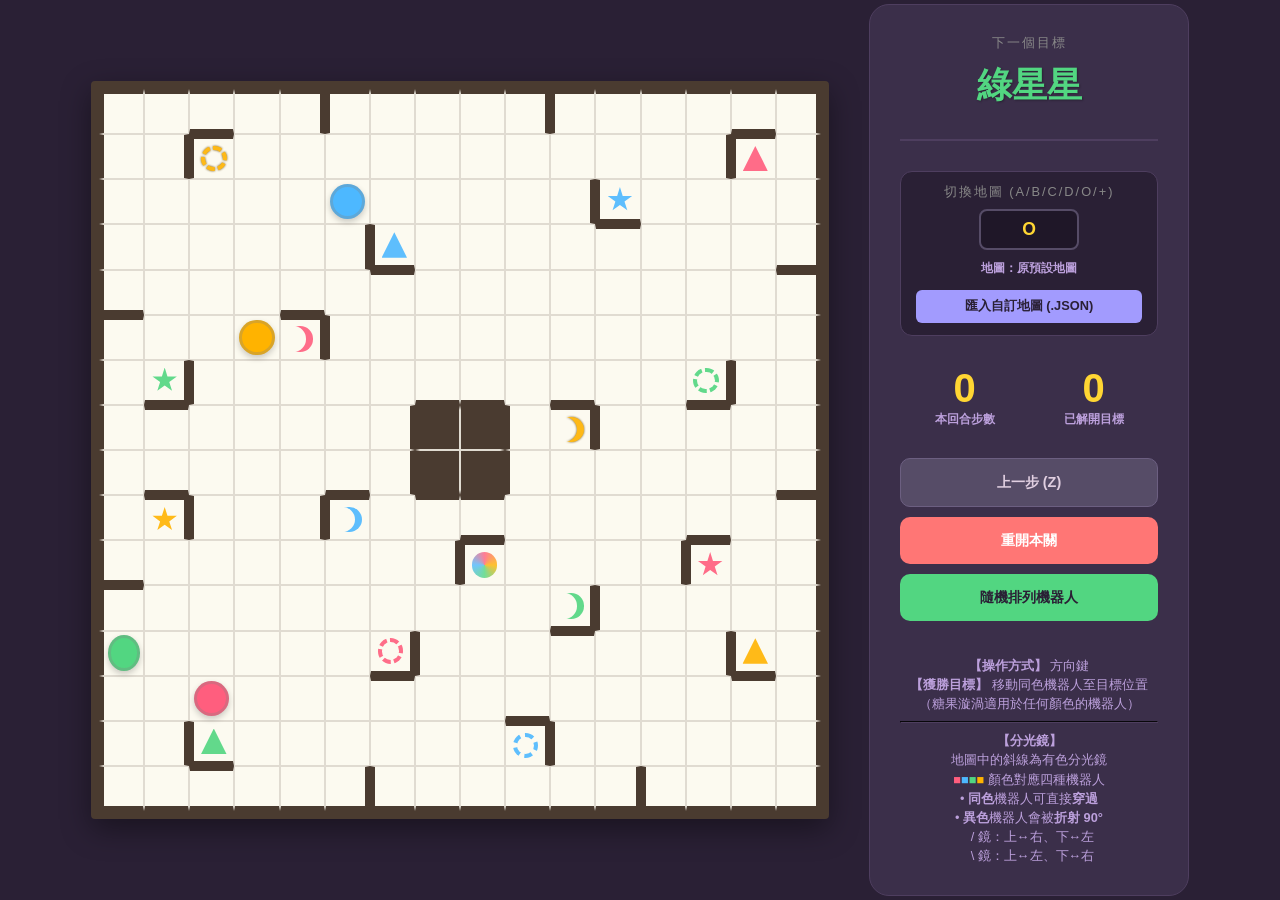
==== commit 3b9cac88: "Update index.html" ====
--- a/index.html
+++ b/index.html
@@ -212,7 +212,15 @@
             <div style="margin-top: 15px; color: #bca0dc; font-size: 0.8rem; line-height: 1.5; text-align: center;">
                 <b>【操作方式】</b> 方向鍵<br>
                 <b>【獲勝目標】</b> 移動同色機器人至目標位置<br>
-                （糖果漩渦適用於任何顏色的機器人）
+                （糖果漩渦適用於任何顏色的機器人）<br>
+                <hr style="border-color: #4e3e5f; margin: 8px 0;">
+                <b>【分光鏡】</b><br>
+                地圖中的斜線為有色分光鏡<br>
+                <span style="color: #ff5e7e;">■</span><span style="color: #4db8ff;">■</span><span style="color: #52d681;">■</span><span style="color: #ffb300;">■</span> 顏色對應四種機器人<br>
+                • <b>同色</b>機器人可直接<b>穿過</b><br>
+                • <b>異色</b>機器人會被<b>折射 90°</b><br>
+                &nbsp;&nbsp;/ 鏡：上↔右、下↔左<br>
+                &nbsp;&nbsp;\ 鏡：上↔左、下↔右
             </div>
         </div>
     </div>
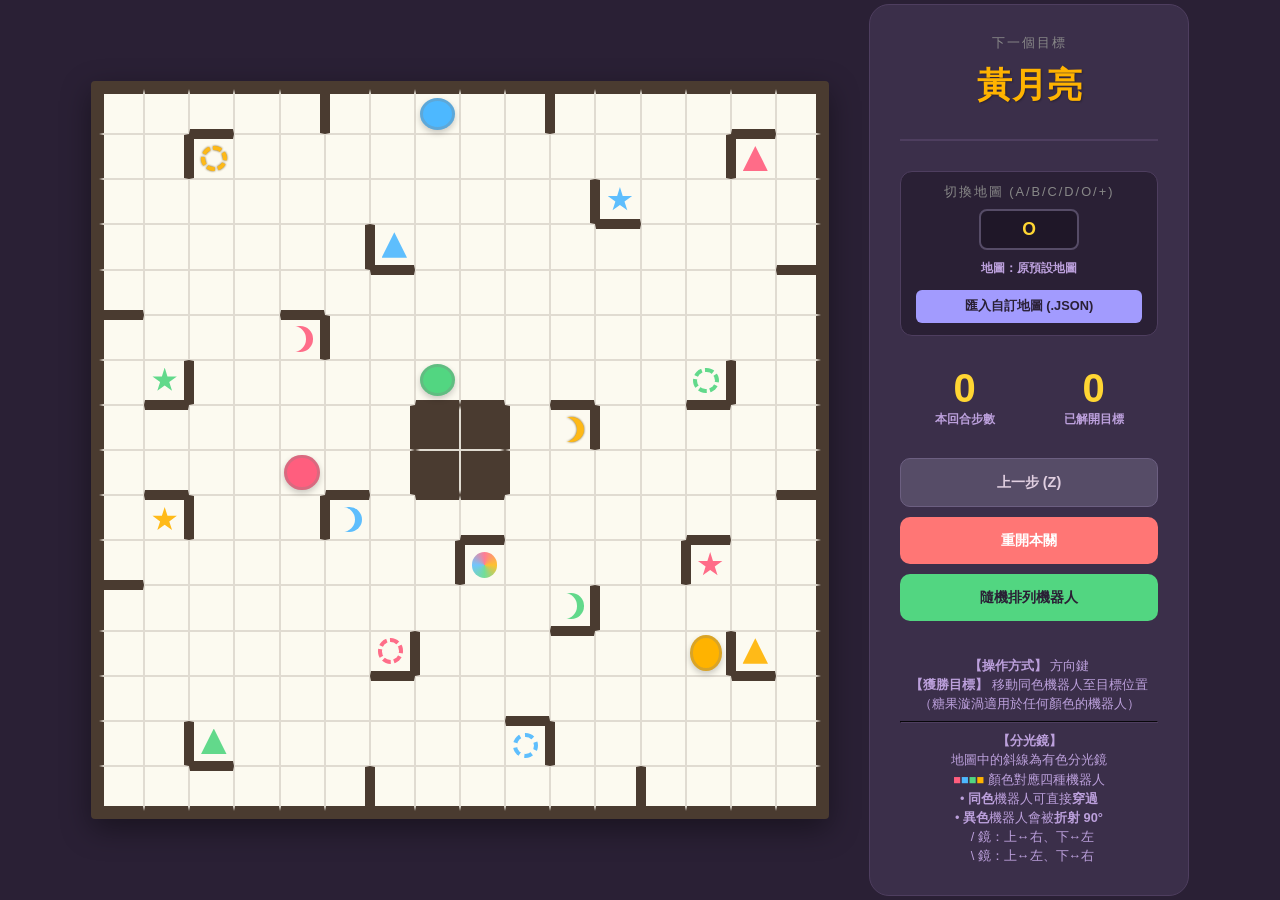
==== commit 41c65a59: "Add files via upload" ====
--- a/index.html
+++ b/index.html
@@ -3,7 +3,7 @@
 <head>
     <meta charset="UTF-8">
     <meta name="viewport" content="width=device-width, initial-scale=1.0">
-    <title>反射軌跡v2.7</title>
+    <title>反射軌跡v2.9</title>
     <style>
         :root {
             /* 地圖配色鎖定 */
@@ -645,7 +645,7 @@
                 next = TARGET_DATA[Math.floor(Math.random()*TARGET_DATA.length)];
             } while (
                 next === currentTarget ||
-                robots.some(rb => rb.r === next.r && rb.c === next.c && (next.robot === 'any' || rb.id === next.robot))
+                robots.some(rb => rb.r === next.r && rb.c === next.c)
             );
             currentTarget = next;
             const nameEl = document.getElementById('target-name');
@@ -776,48 +776,13 @@
             drawTrajectories();
         }
 
-        // 繪製軌跡線的 SVG 函數
+        // 繪製軌跡線的 SVG 函數（已停用軌跡顯示）
         function drawTrajectories() {
             const svg = document.getElementById('trajectory-svg');
             if (!svg) return;
-            
-            // 清除現有的軌跡路徑與圓點
+            // 清除現有的軌跡路徑與圓點（不再重新繪製）
             const trails = svg.querySelectorAll('path, circle');
             trails.forEach(t => t.remove());
-
-            if (history.length === 0) return;
-
-            history.forEach((move) => {
-                if (!move.path || move.path.length < 2) return;
-
-                // 畫出移動路徑
-                const pathEl = document.createElementNS('http://www.w3.org/2000/svg', 'path');
-                let d = `M ${move.path[0].c + 0.5} ${move.path[0].r + 0.5}`;
-                for (let i = 1; i < move.path.length; i++) {
-                    d += ` L ${move.path[i].c + 0.5} ${move.path[i].r + 0.5}`;
-                }
-
-                pathEl.setAttribute('d', d);
-                const color = COLORS[move.id] || '#fff';
-                pathEl.setAttribute('stroke', color);
-                pathEl.setAttribute('stroke-width', '0.12');
-                pathEl.setAttribute('stroke-linecap', 'round');
-                pathEl.setAttribute('stroke-linejoin', 'round');
-                pathEl.setAttribute('fill', 'none');
-                pathEl.setAttribute('opacity', '0.75');
-                pathEl.setAttribute('filter', 'url(#glow)');
-                
-                svg.appendChild(pathEl);
-
-                // 畫出該步起點的圓點
-                const startCircle = document.createElementNS('http://www.w3.org/2000/svg', 'circle');
-                startCircle.setAttribute('cx', move.path[0].c + 0.5);
-                startCircle.setAttribute('cy', move.path[0].r + 0.5);
-                startCircle.setAttribute('r', '0.08');
-                startCircle.setAttribute('fill', color);
-                startCircle.setAttribute('opacity', '0.85');
-                svg.appendChild(startCircle);
-            });
         }
 
         window.onload = init;
